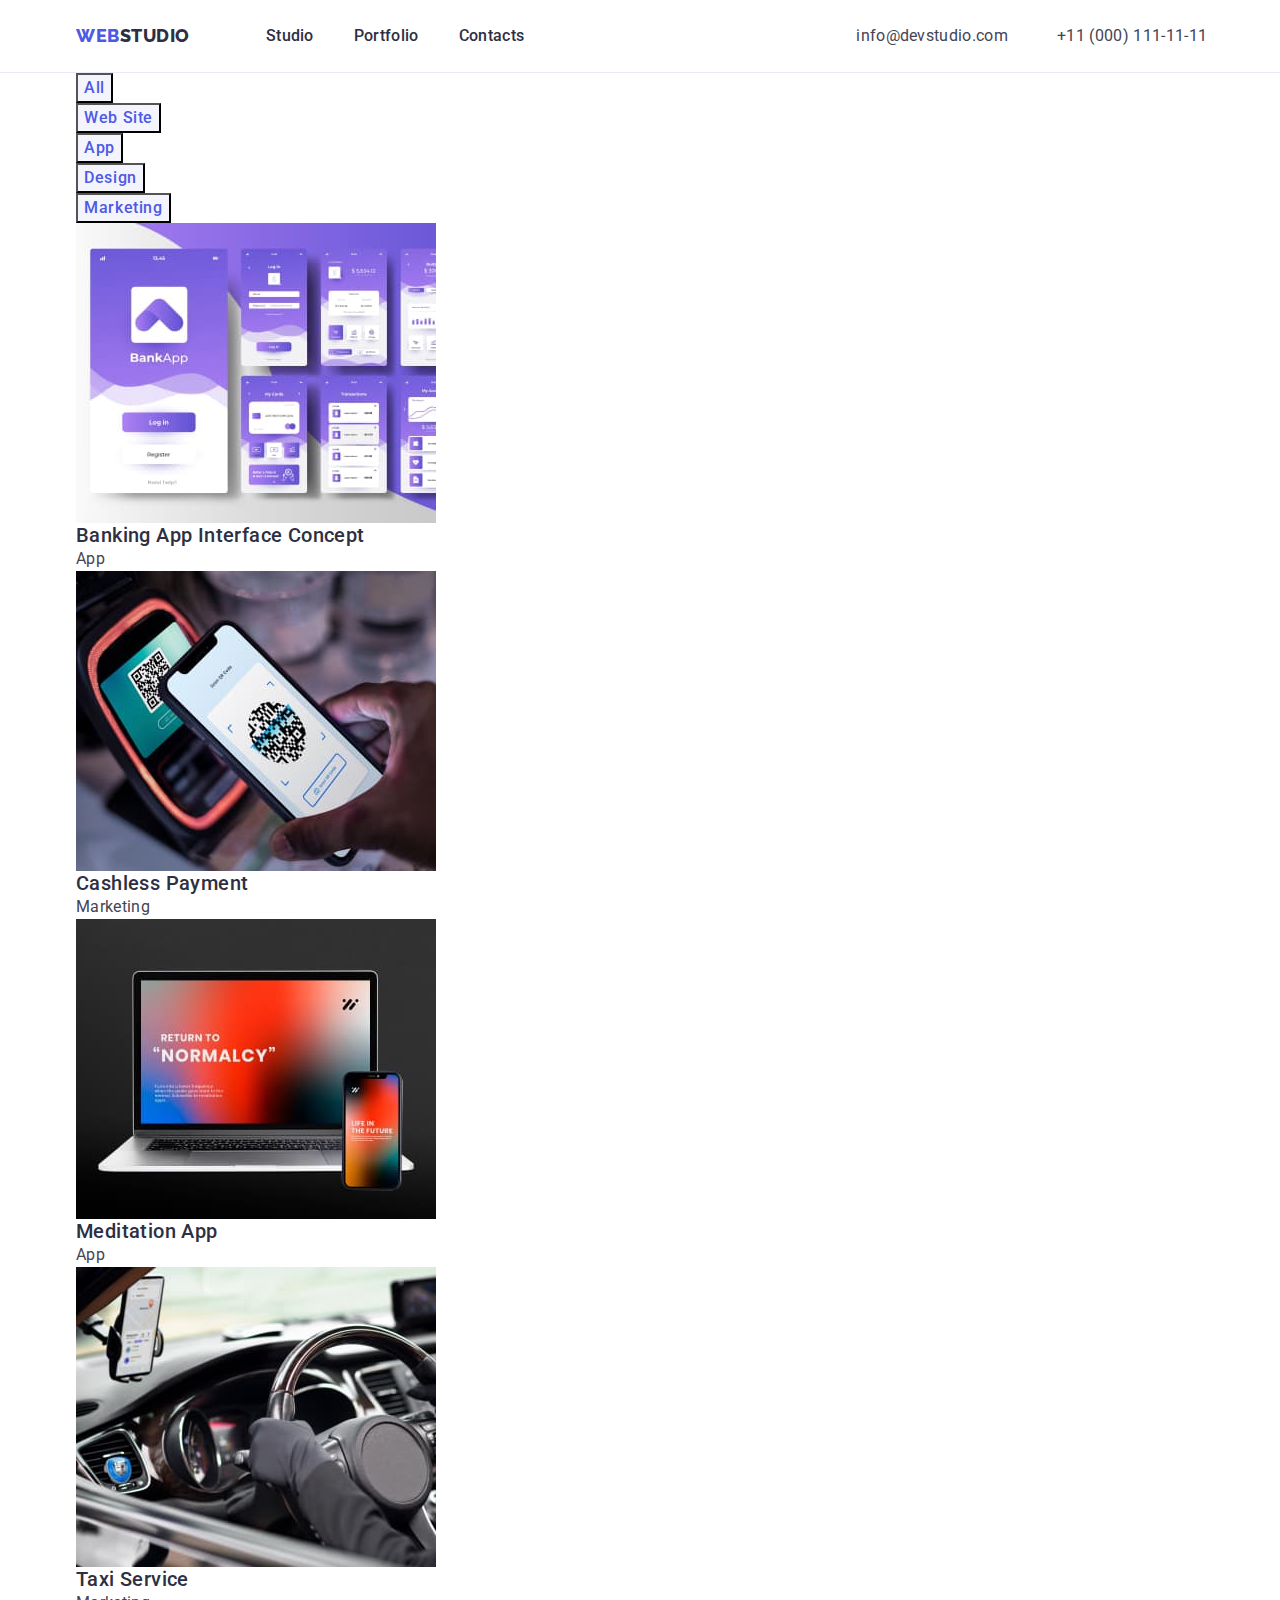
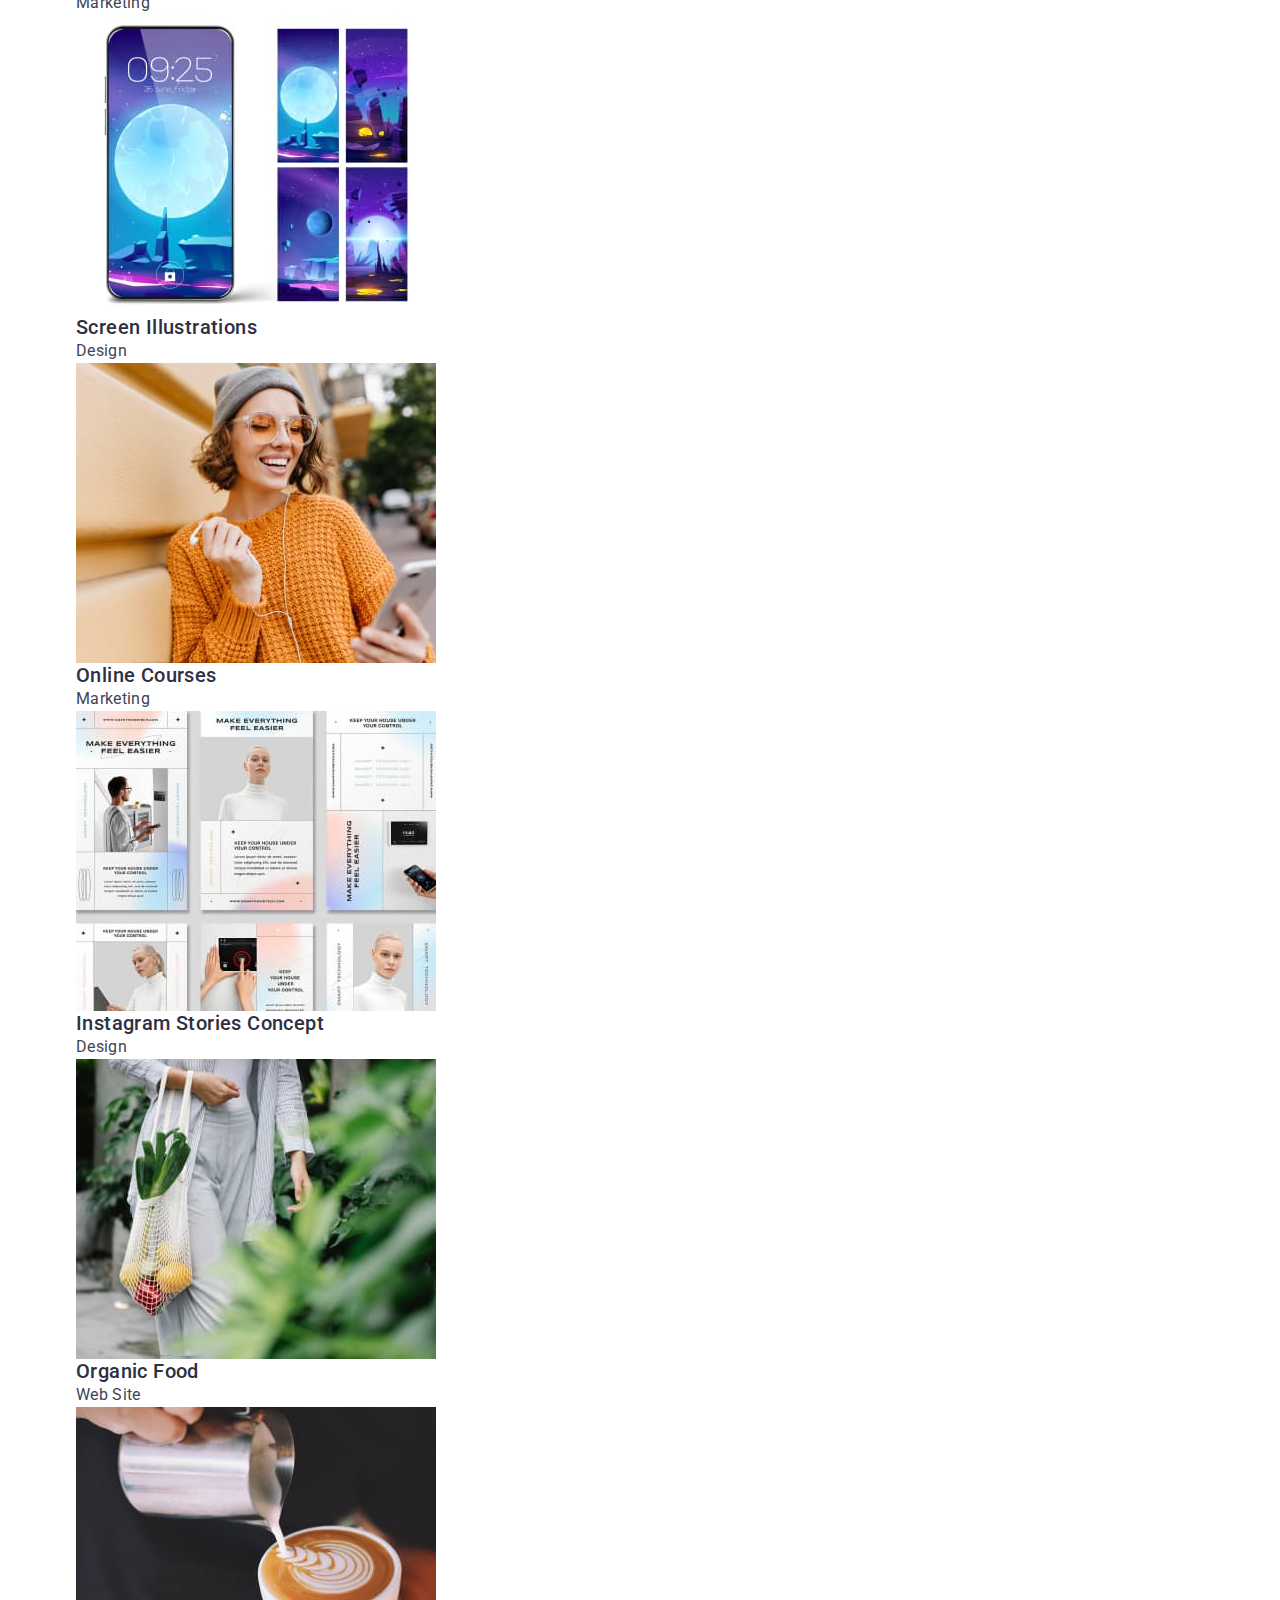
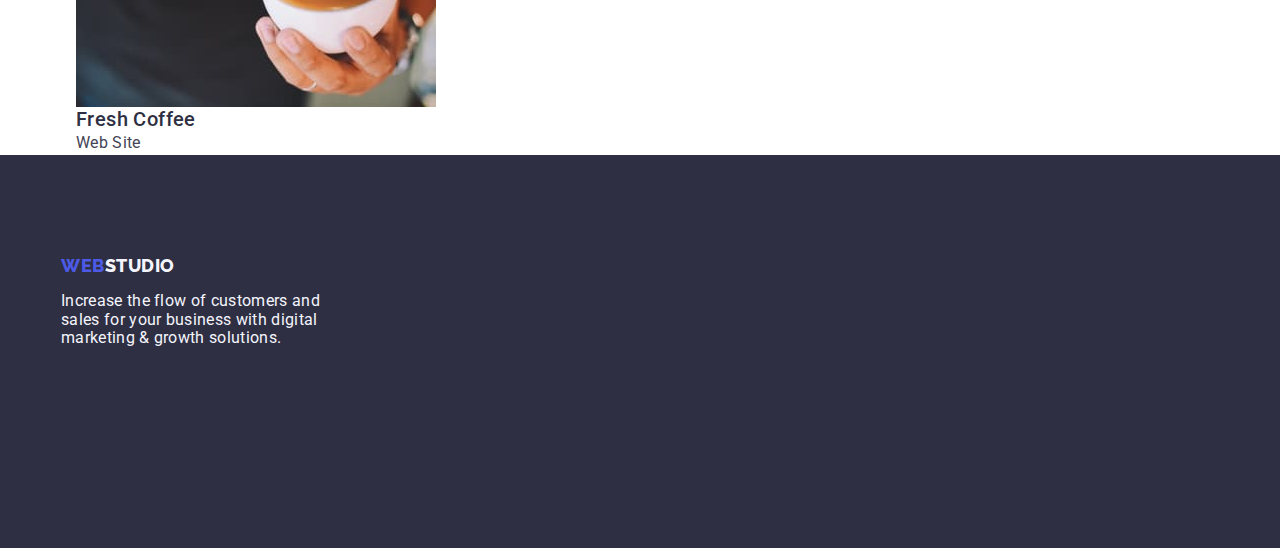
==== portfolio.html @ af0ee9c4 "first correction" ====
<!DOCTYPE html>
<html lang="en">
  <head>
    <meta charset="UTF-8" />
    <meta http-equiv="X-UA-Compatible" content="IE=edge" />
    <meta name="viewport" content="width=device-width, initial-scale=1.0" />
    <title>`Portfolio</title>

    <!--Нормалізація стилів-->

    <link
      rel="stylesheet"
      href="https://cdn.jsdelivr.net/npm/modern-normalize@1.1.0/modern-normalize.min.css"
    />

    <!--Додаваня шрифта з Google Fonts-->

    <link rel="preconnect" href="https://fonts.googleapis.com" />
    <link rel="preconnect" href="https://fonts.gstatic.com" crossorigin />
    <link
      href="https://fonts.googleapis.com/css2?family=Raleway:wght@800&family=Roboto:wght@400;500;700;900&display=swap"
      rel="stylesheet"
    />

    <!--Підключення CSS styles-->

    <link rel="stylesheet" href="./css/styles.css" />
  </head>

  <body>
    <header class="header">
      <div class="conteiner header-conteiner">
        <!--Navigation-->
        <nav class="navigation-conteiner">
          <!--Logo-->
          <a class="header-logo link" href="./index.html"
            >Web<span class="second-color-header-logo">Studio</span></a
          >
          <ul class="list navigation-list-conteiner">
            <li>
              <a class="header-link link" href="./index.html">Studio</a>
            </li>
            <li>
              <a class="header-link link" href="./portfolio.html">Portfolio</a>
            </li>
            <li>
              <a class="header-link link" href="">Contacts</a>
            </li>
          </ul>
        </nav>

        <!--Address and phone-->
        <address class="adress">
          <ul class="list address-conteiner">
            <li>
              <a class="adress-link link" href="mailto:info@devstudio.com"
                >info@devstudio.com</a
              >
            </li>
            <li>
              <a class="adress-link link" href="tel:+110001111111"
                >+11 (000) 111-11-11</a
              >
            </li>
          </ul>
        </address>
      </div>
    </header>

    <!--Main-->
    <main>
      <section>
        <div class="conteiner">
          <h1 hidden>All projects</h1>
          <ul class="list">
            <li><button class="portfolio-button" type="button">All</button></li>
            <li>
              <button class="portfolio-button" type="button">Web Site</button>
            </li>
            <li><button type="button" class="portfolio-button">App</button></li>
            <li>
              <button type="button" class="portfolio-button">Design</button>
            </li>
            <li>
              <button type="button" class="portfolio-button">Marketing</button>
            </li>
          </ul>
          <ul class="list">
            <li>
              <a class="link" href="">
                <img
                  src="./images/project_card_1.jpg"
                  alt="banking application"
                  width="360"
                  height="300"
                />
                <h2 class="portfolio-title-items">
                  Banking App Interface Concept
                </h2>
                <p class="sphere">App</p>
              </a>
            </li>
            <li>
              <a class="link" href="">
                <img
                  src="./images/project_card_2.jpg"
                  alt="payment by phone"
                  width="360"
                  height="300"
                />
                <h2 class="portfolio-title-items">Cashless Payment</h2>
                <p class="sphere">Marketing</p>
              </a>
            </li>
            <li>
              <a class="link" href="">
                <img
                  src="./images/project_card_3.jpg"
                  alt="laptop"
                  width="360"
                  height="300"
                />
                <h2 class="portfolio-title-items">Meditation App</h2>
                <p class="sphere">App</p>
              </a>
            </li>
            <li>
              <a class="link" href="">
                <img
                  src="./images/project_card_4.jpg"
                  alt="taxi"
                  width="360"
                  height="300"
                />
                <h2 class="portfolio-title-items">Taxi Service</h2>
                <p class="sphere">Marketing</p>
              </a>
            </li>
            <li>
              <a class="link" href="">
                <img
                  src="./images/project_card_5.jpg"
                  alt="phone screen"
                  width="360"
                  height="300"
                />
                <h2 class="portfolio-title-items">Screen Illustrations</h2>
                <p class="sphere">Design</p>
              </a>
            </li>
            <li>
              <a class="link" href="">
                <img
                  src="./images/project_card_6.jpg"
                  alt="student"
                  width="360"
                  height="300"
                />
                <h2 class="portfolio-title-items">Online Courses</h2>
                <p class="sphere">Marketing</p>
              </a>
            </li>
            <li>
              <a class="link" href="">
                <img
                  src="./images/project_card_7.jpg"
                  alt="Instagram"
                  width="360"
                  height="300"
                />
                <h2 class="portfolio-title-items">Instagram Stories Concept</h2>
                <p class="sphere">Design</p>
              </a>
            </li>
            <li>
              <a class="link" href="">
                <img
                  src="./images/project_card_8.jpg"
                  alt="organic vegetables"
                  width="360"
                  height="300"
                />
                <h2 class="portfolio-title-items">Organic Food</h2>
                <p class="sphere">Web Site</p>
              </a>
            </li>
            <li>
              <a class="link" href="">
                <img
                  src="./images/project_card_9.jpg"
                  alt="cup of coffee"
                  width="360"
                  height="300"
                />
                <h2 class="portfolio-title-items">Fresh Coffee</h2>
                <p class="sphere">Web Site</p>
              </a>
            </li>
          </ul>
        </div>
      </section>
    </main>

    <!--Footer-->
    <footer class="footer">
      <div class="footer-conteiner conteiner">
        <!--Logo-->
        <a class="footer-logo link" href="./index.html"
          >Web<span class="second-color-footer-logo">Studio</span></a
        >
        <p class="footer-text">
          Increase the flow of customers and sales for your business with
          digital marketing & growth solutions.
        </p>
      </div>
    </footer>
  </body>
</html>
---- css/styles.css ----
:root {
  --color-iris: #4d5ae5;
  --color-ocean: #404bbf;
  --color-navy-blue: #2e2f42;
  --color-green: #31d0aa;
  --color-slate: #434455;
  --color-light-slate: #8e8f99;
  --color-cornflower: #e7e9fc;
  --color-cloud: #f4f4fd;
  --color-navy-blue-modal: #2e2f42;
  --color-grey: #2e2f42;
  --color-white: #ffffff;
  --color-dairy: #fcfcfc;
}

/*General*/

body {
  font-family: "Roboto", sans-serif;
  color: var(--color-slate);
  background-color: var(--color-white);
}

.name-section {
  font-size: 36px;
  line-height: 1.11;
  text-align: center;
  letter-spacing: 0.02em;
  text-transform: capitalize;
  color: var(--color-navy-blue);
  margin-bottom: 72px;
}

.conteiner {
  width: 1158px;
  margin-left: auto;
  margin-right: auto;
  padding-left: 15px;
  padding-right: 15px;
}

/*reset start*/

.link {
  text-decoration: none;
}
.list {
  list-style-type: none;
  margin: 0;
  padding: 0;
}
h1,
h2,
h3,
h4,
h5,
h6,
p {
  margin: 0;
}
img {
  display: block;
}

/*reset end*/

/*Header*/

.header {
  border-bottom: 1px solid var(--color-cornflower);
}

.header-logo {
  font-family: Raleway, sans-serif;
  font-style: normal;
  font-weight: 800;
  font-size: 18px;
  line-height: 1.17;
  display: flex;
  align-items: center;
  letter-spacing: 0.03em;
  text-transform: uppercase;
  color: var(--color-iris);
  margin-right: 76px;
}

.second-color-header-logo {
  color: var(--color-navy-blue);
}

.header-link {
  font-weight: 500;
  font-size: 16px;
  line-height: 1.5;
  letter-spacing: 0.02em;
  color: var(--color-navy-blue);
  padding: 24px 0;
}

.header-link:hover,
.header-link:focus {
  color: var(--color-ocean);
}

.adress {
  font-style: normal;
}

.adress-link {
  font-size: 16px;
  line-height: 1.5;
  letter-spacing: 0.02em;
  font-style: normal;
  color: var(--color-slate);
}

.adress-link:hover {
  color: var(--color-ocean);
}
.adress-link:focus {
  color: var(--color-ocean);
}

.header-conteiner {
  display: flex;
  align-items: center;
}
.navigation-conteiner {
  display: flex;
  align-items: center;
}
.navigation-list-conteiner {
  display: flex;
  gap: 40px;
  margin-top: 24px;
  margin-bottom: 24px;
  margin-right: 332px;
}
.address-conteiner {
  display: flex;
  gap: 40px;
  width: 351px;
  justify-content: space-between;
}

/*Main*/

/*First section*/

.hero {
  background: var(--color-navy-blue);
}

.hero-conteiner {
  flex-direction: column;
  padding: 188px 0;
}

.main-title {
  font-size: 56px;
  line-height: 1.07;
  text-align: center;
  letter-spacing: 0.02em;
  color: var(--color-white);
  display: inline-block;
  justify-content: center;
  max-width: 496px;
  margin-left: 312px;
}

.order-service {
  font-family: "Roboto", sans-serif;
  background-color: var(--color-iris);
  font-weight: 500;
  font-size: 16px;
  line-height: 1.5;
  align-items: center;
  letter-spacing: 0.04em;
  color: var(--color-white);
  cursor: pointer;
  display: block;
  flex-direction: row;
  min-width: 169px;
  height: 56px;
  padding: 16px 32px;
  border: none;
  border-radius: 4px;
  margin-left: 500px;
  margin-top: 64px;
}

.order-service:hover,
.order-service:focus {
  background-color: var(--color-ocean);
}

/*Second section*/

.name-section-tools {
  font-size: 36px;
  line-height: 1.11;
  text-align: center;
  letter-spacing: 0.02em;
  text-transform: capitalize;
  color: var(--color-navy-blue-modal);
}

.tools-title-items {
  font-weight: 500;
  font-size: 20px;
  line-height: 1.2;
  letter-spacing: 0.02em;
  color: var(--color-navy-blue);
  margin-bottom: 8px;
}

.tools {
  font-size: 16px;
  line-height: 1.5;
  letter-spacing: 0.02em;
}
.section-tools {
  padding-top: 120px;
  padding-bottom: 120px;
}

.tools-conteiner {
  display: flex;
  gap: 24px;
}
.tools-item {
  width: calc((100%-3 * 24) / 4);
}

/*Third section*/
.our-work {
  margin-bottom: 222px;
}
.conteiner-our-work {
  display: flex;
  gap: 24px;
}

/*Fourth section*/

.team {
  background: var(--color-cloud);
}
.team-item {
  background-color: var(--color-white);
}
.name-team-member {
  font-weight: 500;
  font-size: 20px;
  line-height: 1.2;
  text-align: center;
  letter-spacing: 0.02em;
  color: var(--color-navy-blue);
}

.profession-team-memeber {
  font-size: 16px;
  line-height: 1.5;
  text-align: center;
  letter-spacing: 0.02em;
}
.team-conteiner {
  display: flex;
  gap: 24px;
  outline: dashed red;
}
.team-wraper {
  padding: 32px 16px;
  outline: dashed red;
}

/*Footer*/

.footer {
  background-color: var(--color-navy-blue);
  line-height: 1.17;
  font-size: 16px;
  letter-spacing: 0.02em;
  color: var(--color-cloud);
}

.footer-logo {
  font-family: Raleway, sans-serif;
  font-style: normal;
  font-weight: 800;
  font-size: 18px;
  line-height: 1.17;
  display: flex;
  align-items: center;
  letter-spacing: 0.03em;
  text-transform: uppercase;
  color: var(--color-iris);
}
.second-color-footer-logo {
  color: var(--color-cloud);
}

.footer-conteiner {
  justify-content: flex-start;
  padding: 100px 0;
}
.footer-logo {
  margin-bottom: 16px;
}
.footer-text {
  width: 264px;
  padding-bottom: 100px;
}
/*Portfolio page*/

.portfolio-button {
  font-family: "Roboto", sans-serif;
  font-style: normal;
  font-weight: 500;
  font-size: 16px;
  line-height: 1.5;
  align-items: center;
  text-align: center;
  letter-spacing: 0.04em;
  color: var(--color-iris);
  background: var(--color-cloud);
  cursor: pointer;
}

.portfolio-button:hover,
.portfolio-button:focus {
  color: var(--color-white);
  background-color: var(--color-ocean);
}

.portfolio-title-items {
  font-weight: 500;
  font-size: 20px;
  line-height: 1.2;
  letter-spacing: 0.02em;
  color: var(--color-navy-blue);
}
.sphere {
  font-size: 16px;
  line-height: 1.5;
  letter-spacing: 0.02em;
  color: var(--color-slate);
}
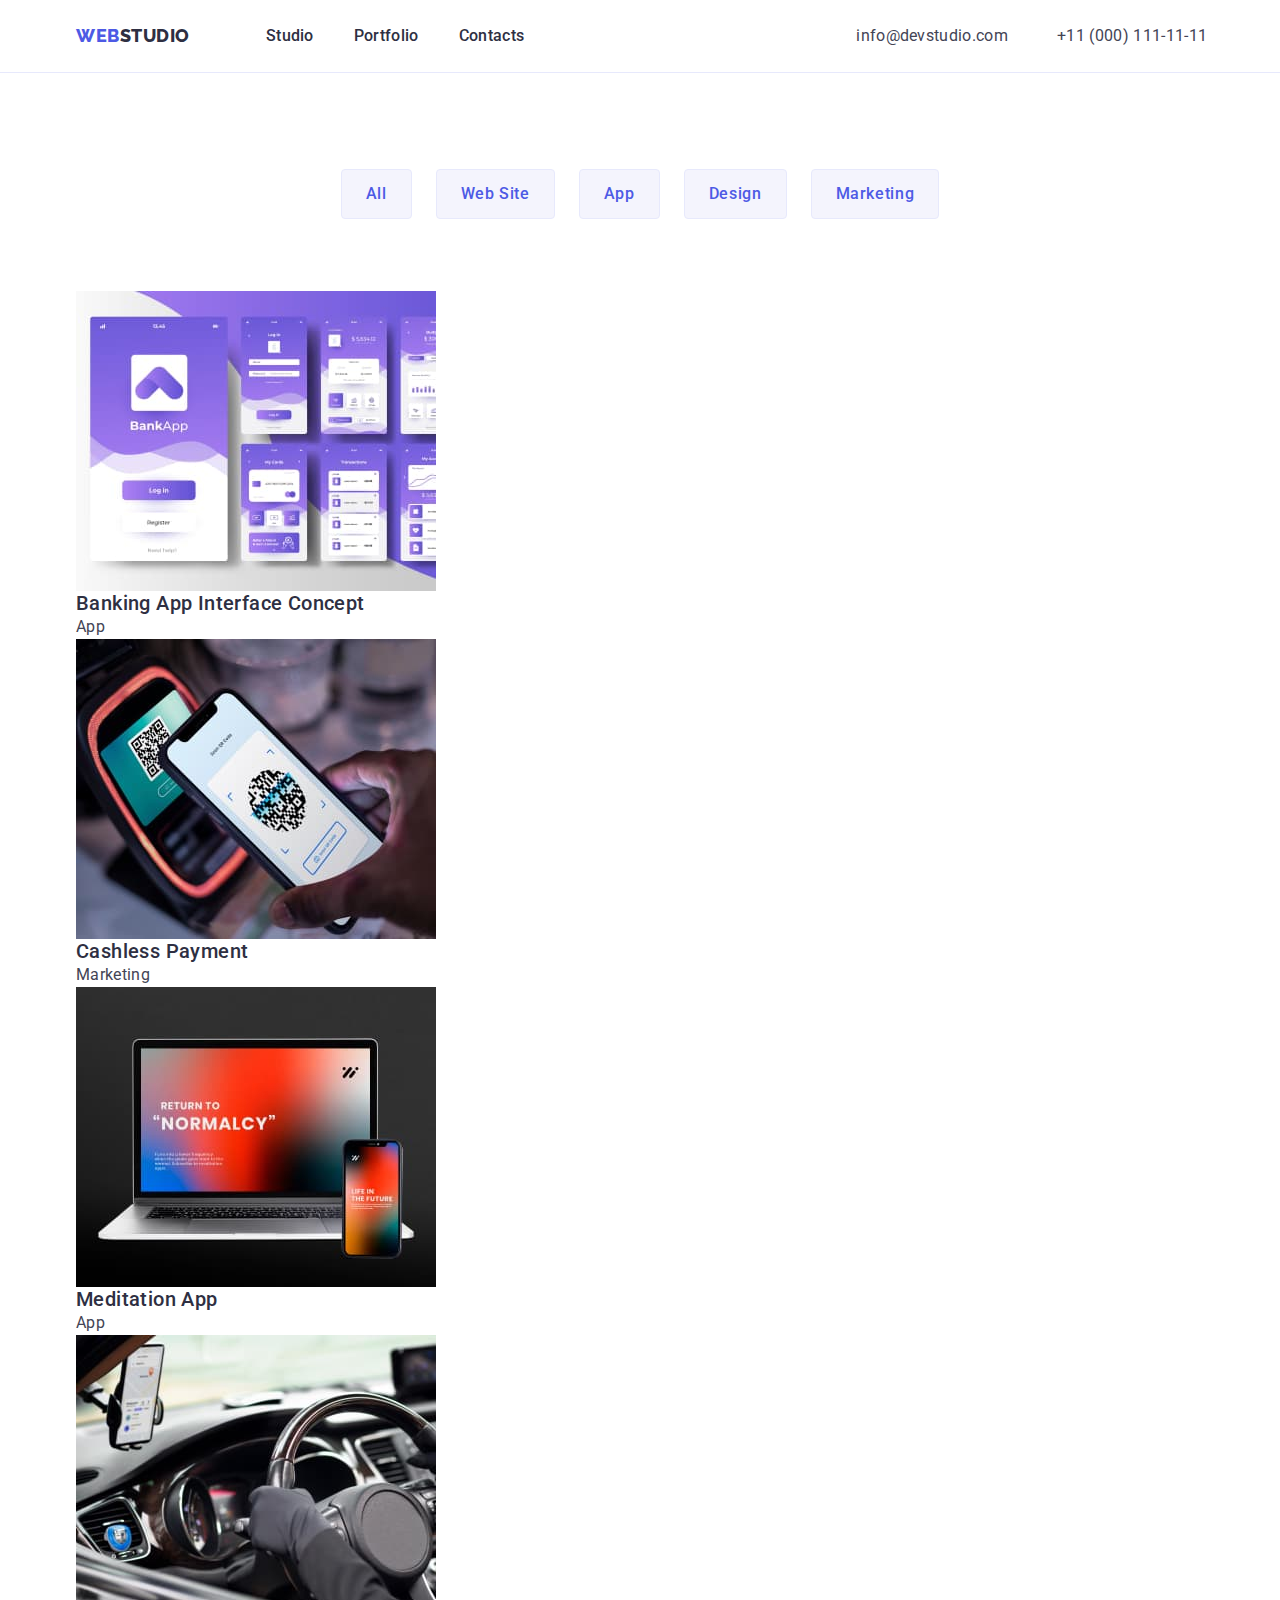
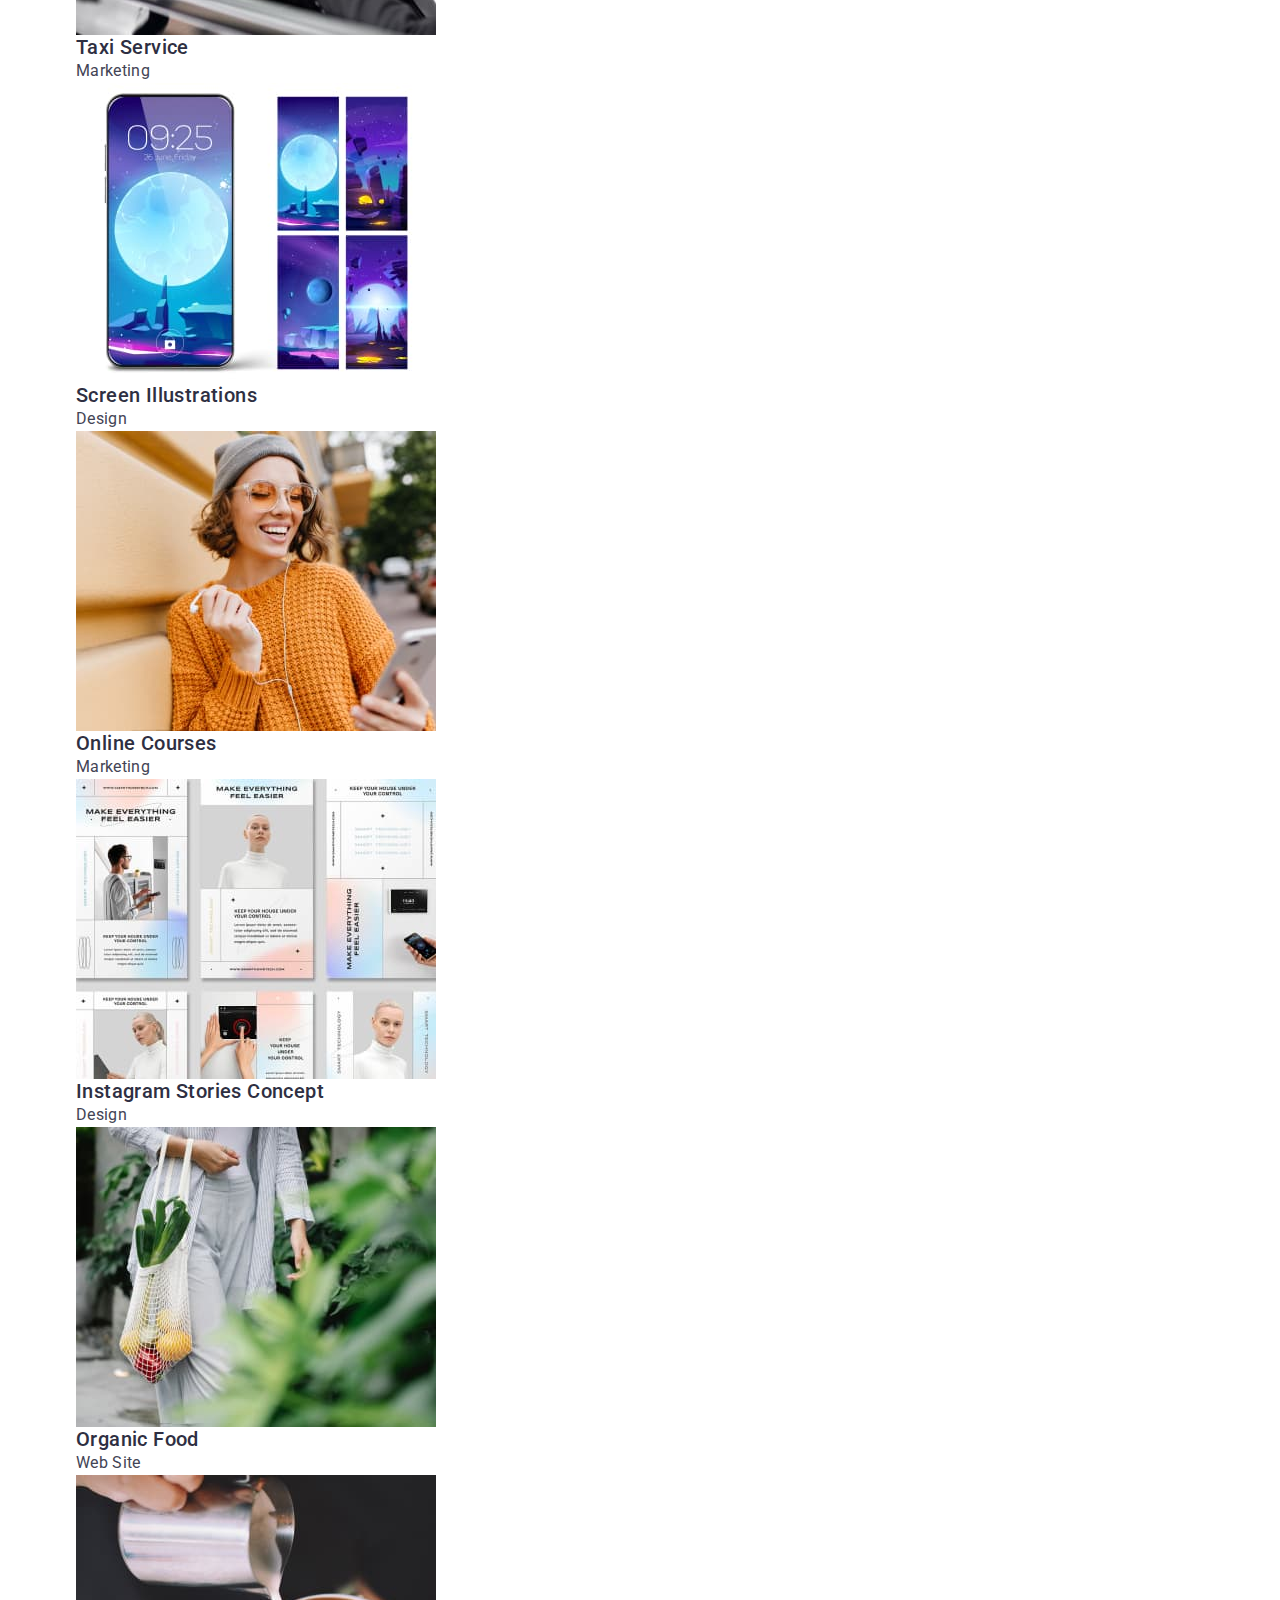
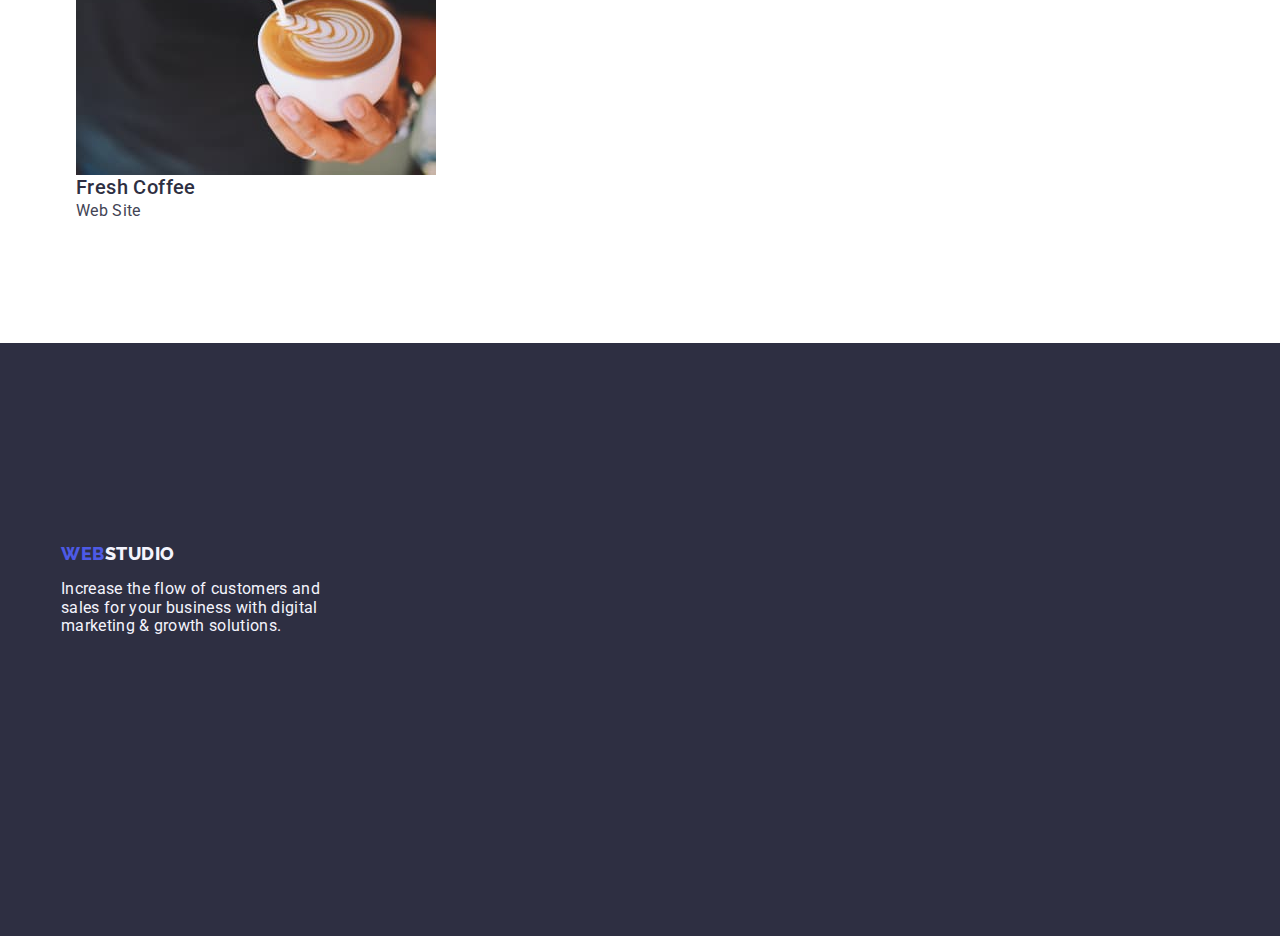
==== commit 0803de5b: "second correction" ====
--- a/portfolio.html
+++ b/portfolio.html
@@ -4,7 +4,7 @@
     <meta charset="UTF-8" />
     <meta http-equiv="X-UA-Compatible" content="IE=edge" />
     <meta name="viewport" content="width=device-width, initial-scale=1.0" />
-    <title>`Portfolio</title>
+    <title>Portfolio</title>
 
     <!--Нормалізація стилів-->
 
@@ -69,10 +69,10 @@
 
     <!--Main-->
     <main>
-      <section>
+      <section class="gallary">
         <div class="conteiner">
           <h1 hidden>All projects</h1>
-          <ul class="list">
+          <ul class="gallary-conteiner list">
             <li><button class="portfolio-button" type="button">All</button></li>
             <li>
               <button class="portfolio-button" type="button">Web Site</button>
--- a/css/styles.css
+++ b/css/styles.css
@@ -37,6 +37,12 @@
   margin-right: auto;
   padding-left: 15px;
   padding-right: 15px;
+
+  flex-wrap: nowrap;
+  flex-direction: row;
+  justify-content: flex-start;
+  align-items: stretch;
+  align-content: stretch;
 }
 
 /*reset start*/
@@ -149,11 +155,11 @@
 
 .hero {
   background: var(--color-navy-blue);
+  padding: 188px 0;
 }
 
 .hero-conteiner {
   flex-direction: column;
-  padding: 188px 0;
 }
 
 .main-title {
@@ -234,20 +240,26 @@
 
 /*Third section*/
 .our-work {
-  margin-bottom: 222px;
-}
+  padding-bottom: 120px;
+}
+
 .conteiner-our-work {
   display: flex;
   gap: 24px;
+}
+.item-work {
+  width: calc((100%-3 * 16) / 3);
 }
 
 /*Fourth section*/
 
 .team {
   background: var(--color-cloud);
+  padding: 120px 0;
 }
 .team-item {
   background-color: var(--color-white);
+  border-radius: 0px 0px 4px 4px;
 }
 .name-team-member {
   font-weight: 500;
@@ -255,7 +267,7 @@
   line-height: 1.2;
   text-align: center;
   letter-spacing: 0.02em;
-  color: var(--color-navy-blue);
+  margin-bottom: 8px;
 }
 
 .profession-team-memeber {
@@ -267,11 +279,9 @@
 .team-conteiner {
   display: flex;
   gap: 24px;
-  outline: dashed red;
 }
 .team-wraper {
   padding: 32px 16px;
-  outline: dashed red;
 }
 
 /*Footer*/
@@ -282,6 +292,7 @@
   font-size: 16px;
   letter-spacing: 0.02em;
   color: var(--color-cloud);
+  padding: 100px 0;
 }
 
 .footer-logo {
@@ -295,6 +306,7 @@
   letter-spacing: 0.03em;
   text-transform: uppercase;
   color: var(--color-iris);
+  display: inline-block;
 }
 .second-color-footer-logo {
   color: var(--color-cloud);
@@ -325,12 +337,16 @@
   color: var(--color-iris);
   background: var(--color-cloud);
   cursor: pointer;
+  padding: 12px 24px;
+  border: 1px solid var(--color-cornflower);
+  border-radius: 4px;
 }
 
 .portfolio-button:hover,
 .portfolio-button:focus {
   color: var(--color-white);
   background-color: var(--color-ocean);
+  border: 1px solid transparent;
 }
 
 .portfolio-title-items {
@@ -346,3 +362,14 @@
   letter-spacing: 0.02em;
   color: var(--color-slate);
 }
+
+.gallary {
+  padding: 96px 0 120px;
+}
+
+.gallary-conteiner {
+  display: flex;
+  justify-content: center;
+  gap: 24px;
+  margin-bottom: 72px;
+}
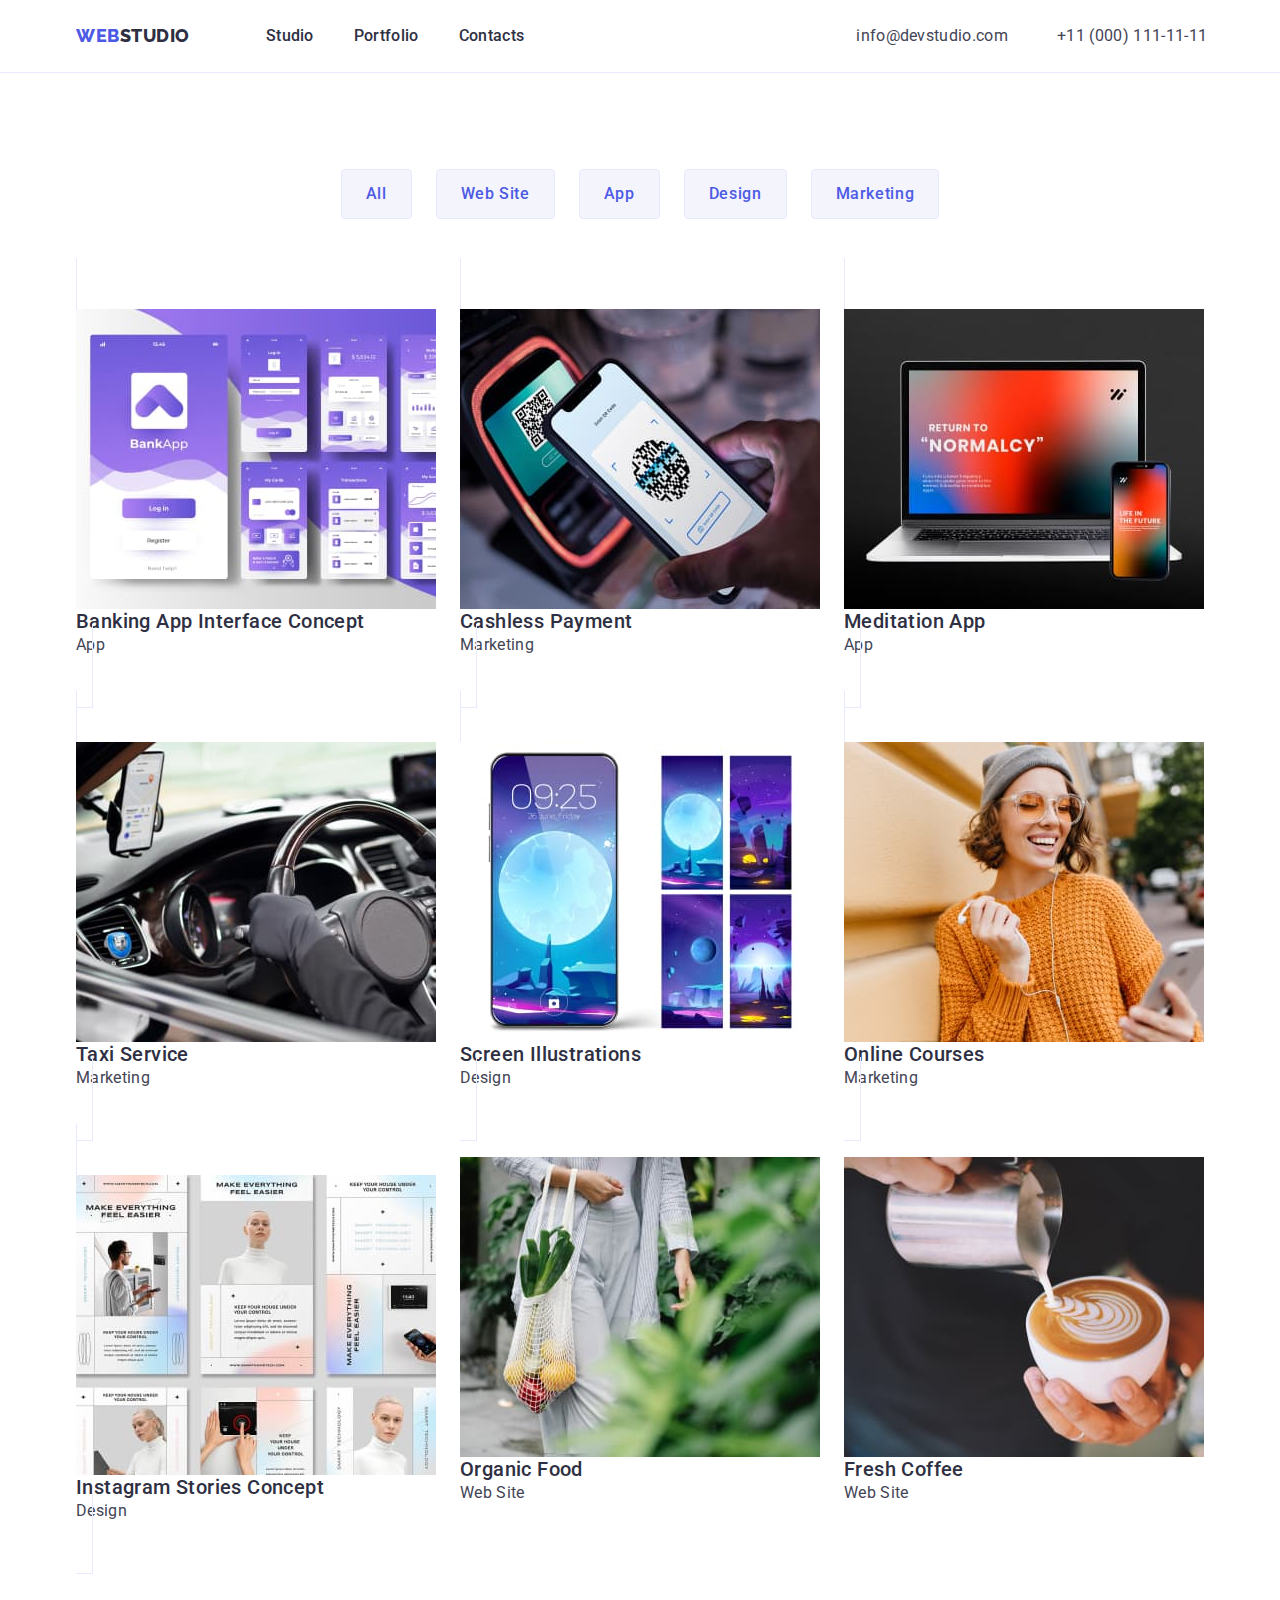
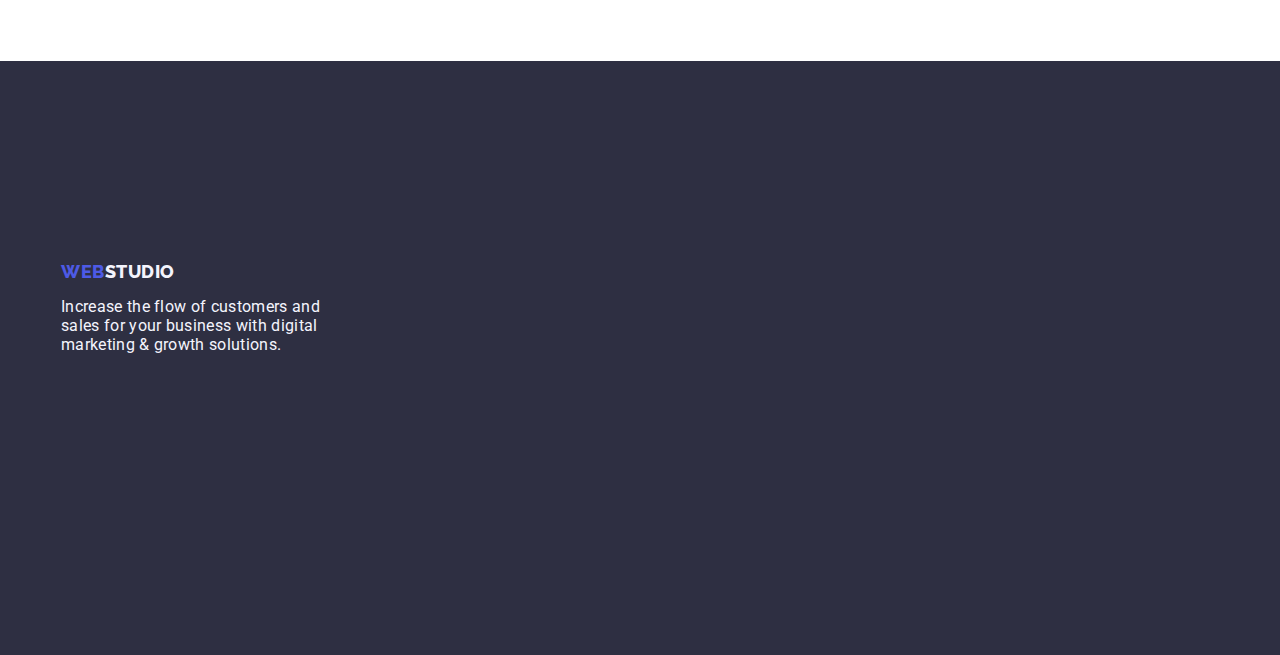
==== commit 80d8a010: "third correction" ====
--- a/portfolio.html
+++ b/portfolio.html
@@ -72,22 +72,22 @@
       <section class="gallary">
         <div class="conteiner">
           <h1 hidden>All projects</h1>
+          <ul class="gallary-button-conteiner list">
+            <li><button class="portfolio-button" type="button">All</button></li>
+            <li>
+              <button class="portfolio-button" type="button">Web Site</button>
+            </li>
+            <li><button type="button" class="portfolio-button">App</button></li>
+            <li>
+              <button type="button" class="portfolio-button">Design</button>
+            </li>
+            <li>
+              <button type="button" class="portfolio-button">Marketing</button>
+            </li>
+          </ul>
           <ul class="gallary-conteiner list">
-            <li><button class="portfolio-button" type="button">All</button></li>
-            <li>
-              <button class="portfolio-button" type="button">Web Site</button>
-            </li>
-            <li><button type="button" class="portfolio-button">App</button></li>
-            <li>
-              <button type="button" class="portfolio-button">Design</button>
-            </li>
-            <li>
-              <button type="button" class="portfolio-button">Marketing</button>
-            </li>
-          </ul>
-          <ul class="list">
-            <li>
-              <a class="link" href="">
+            <li class="gallary-item">
+              <a class="application link" href="">
                 <img
                   src="./images/project_card_1.jpg"
                   alt="banking application"
@@ -101,7 +101,7 @@
               </a>
             </li>
             <li>
-              <a class="link" href="">
+              <a class="application link" href="">
                 <img
                   src="./images/project_card_2.jpg"
                   alt="payment by phone"
@@ -113,7 +113,7 @@
               </a>
             </li>
             <li>
-              <a class="link" href="">
+              <a class="application link" href="">
                 <img
                   src="./images/project_card_3.jpg"
                   alt="laptop"
@@ -125,7 +125,7 @@
               </a>
             </li>
             <li>
-              <a class="link" href="">
+              <a class="application link" href="">
                 <img
                   src="./images/project_card_4.jpg"
                   alt="taxi"
@@ -137,7 +137,7 @@
               </a>
             </li>
             <li>
-              <a class="link" href="">
+              <a class="application link" href="">
                 <img
                   src="./images/project_card_5.jpg"
                   alt="phone screen"
@@ -149,7 +149,7 @@
               </a>
             </li>
             <li>
-              <a class="link" href="">
+              <a class="application link" href="">
                 <img
                   src="./images/project_card_6.jpg"
                   alt="student"
@@ -161,7 +161,7 @@
               </a>
             </li>
             <li>
-              <a class="link" href="">
+              <a class="application link" href="">
                 <img
                   src="./images/project_card_7.jpg"
                   alt="Instagram"
@@ -174,15 +174,17 @@
             </li>
             <li>
               <a class="link" href="">
-                <img
-                  src="./images/project_card_8.jpg"
-                  alt="organic vegetables"
-                  width="360"
-                  height="300"
-                />
-                <h2 class="portfolio-title-items">Organic Food</h2>
-                <p class="sphere">Web Site</p>
-              </a>
+                
+                  <img
+                    src="./images/project_card_8.jpg"
+                    alt="organic vegetables"
+                    width="360"
+                    height="300"
+                  />
+                 
+                    <h2 class="portfolio-title-items">Organic Food</h2>
+                    <p class="sphere">Web Site</p>
+                             </a>
             </li>
             <li>
               <a class="link" href="">
--- a/css/styles.css
+++ b/css/styles.css
@@ -367,9 +367,29 @@
   padding: 96px 0 120px;
 }
 
-.gallary-conteiner {
+.gallary-button-conteiner {
   display: flex;
   justify-content: center;
   gap: 24px;
   margin-bottom: 72px;
 }
+
+.gallary-conteiner{
+  display: flex;
+  flex-wrap: wrap; 
+  column-gap: 24px;
+  row-gap: 48px;
+
+}
+
+.gallary-item{
+   width: calc((100% - 48px) / 3);
+}
+
+.application{
+padding: 32px 16px;
+border: 1px solid var(--color-cornflower);
+border-top: none;
+margin-bottom: 8px;
+
+}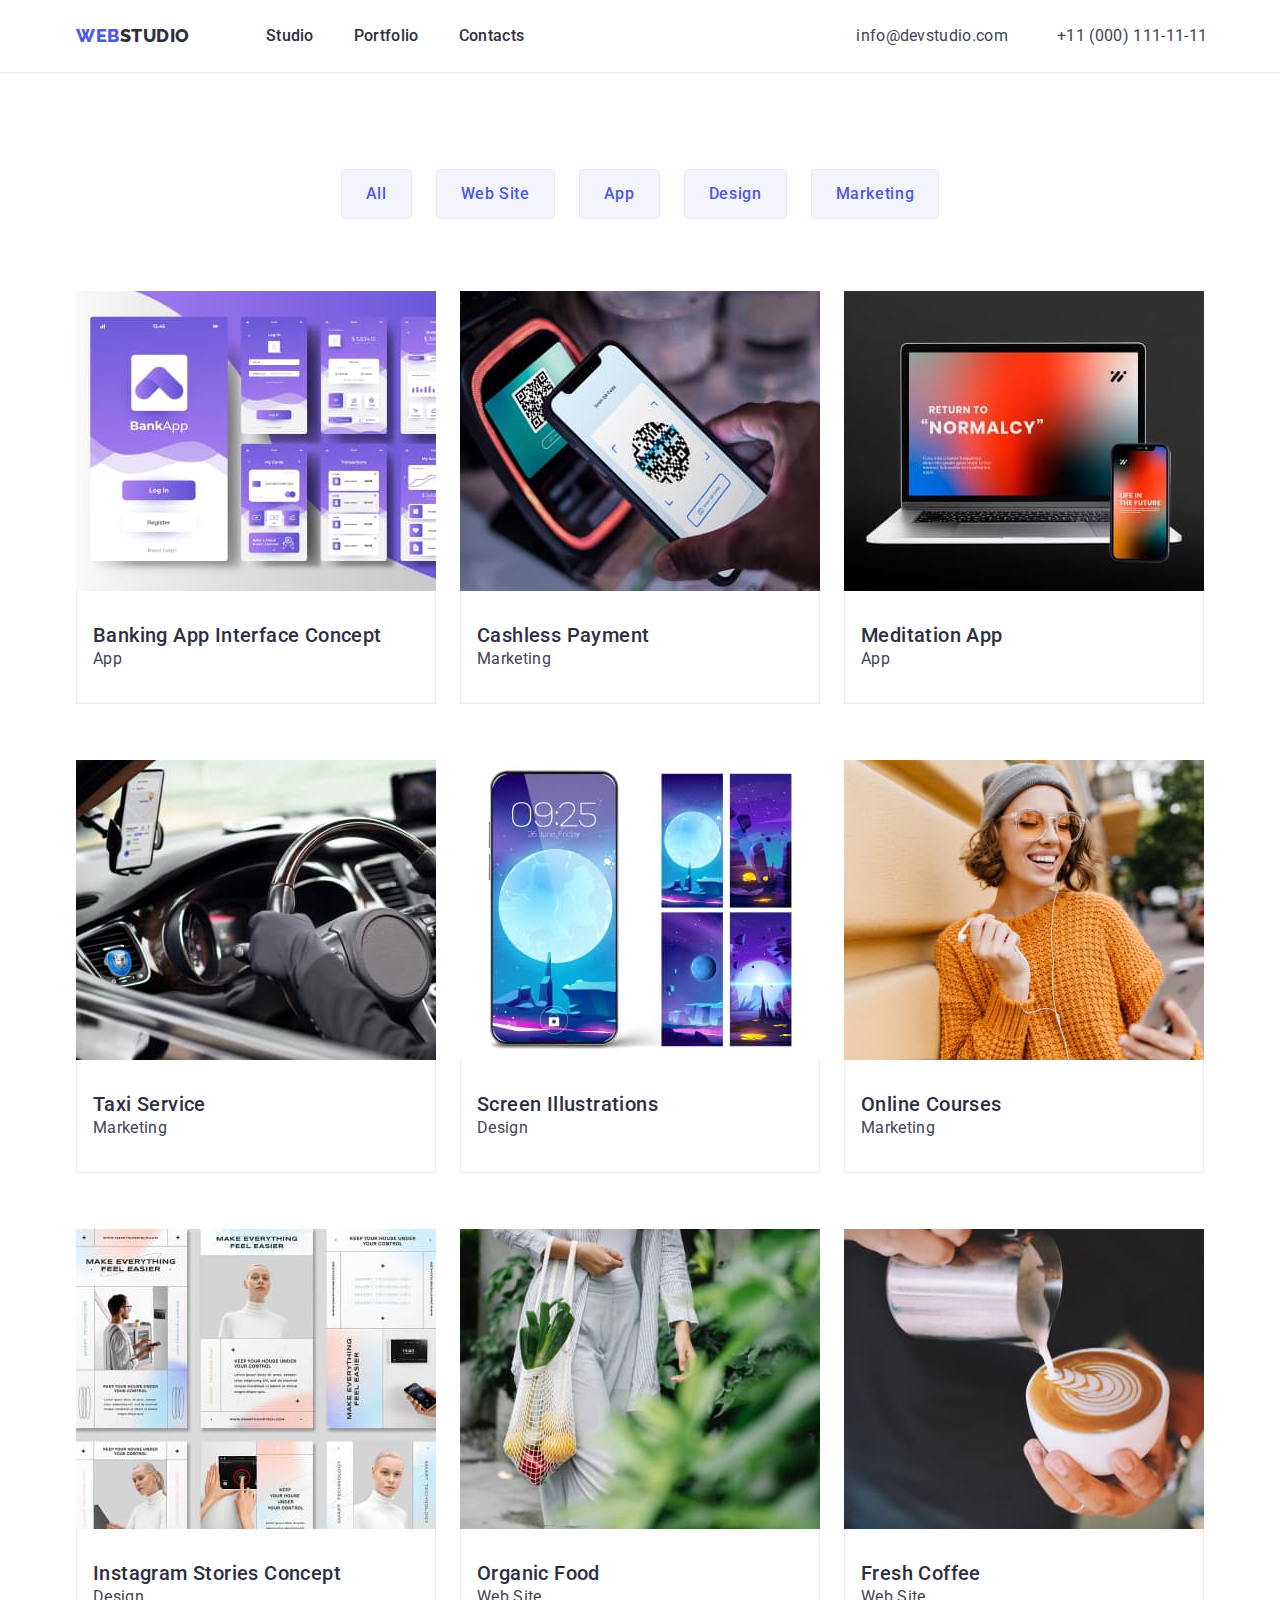
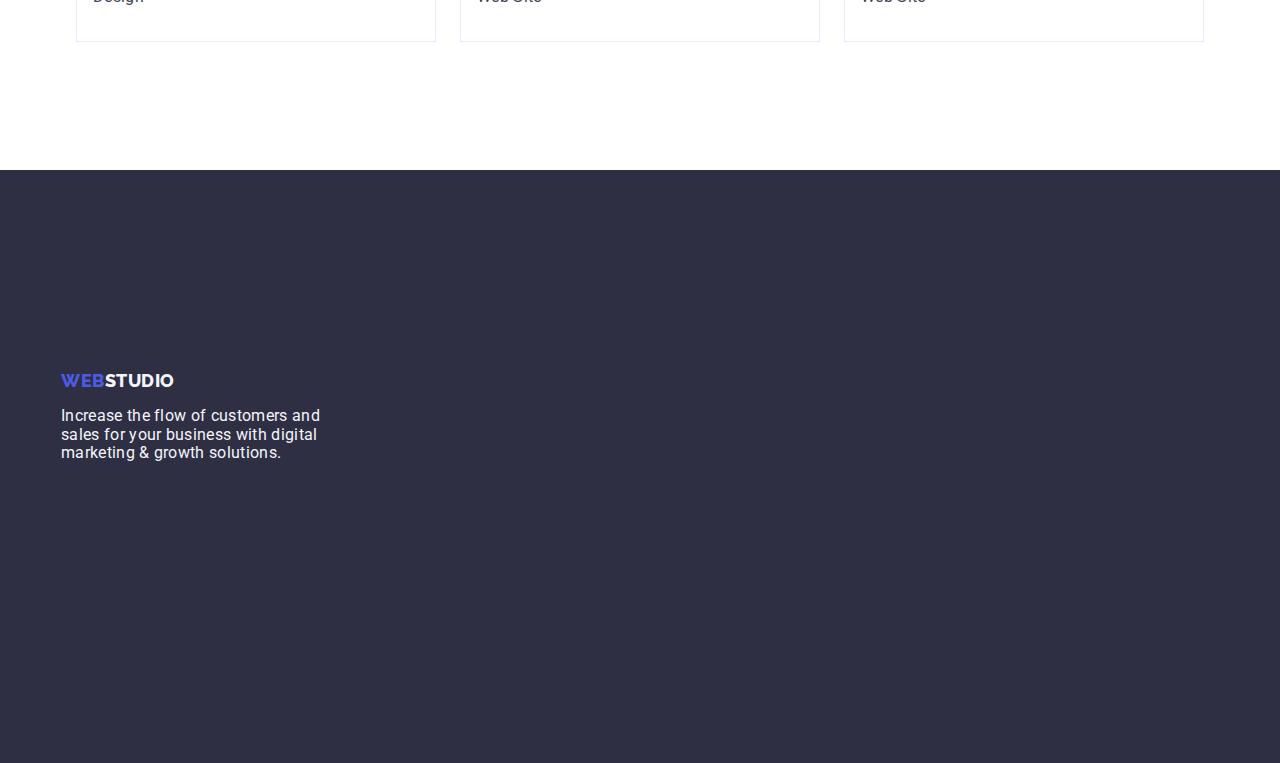
==== commit 47640950: "portfolio correction" ====
--- a/portfolio.html
+++ b/portfolio.html
@@ -87,89 +87,103 @@
           </ul>
           <ul class="gallary-conteiner list">
             <li class="gallary-item">
-              <a class="application link" href="">
+              <a class="link" href="">
                 <img
                   src="./images/project_card_1.jpg"
                   alt="banking application"
                   width="360"
                   height="300"
                 />
-                <h2 class="portfolio-title-items">
-                  Banking App Interface Concept
-                </h2>
-                <p class="sphere">App</p>
-              </a>
-            </li>
-            <li>
-              <a class="application link" href="">
+                <div class="application">
+                  <h2 class="portfolio-title-items">
+                    Banking App Interface Concept
+                  </h2>
+                  <p class="sphere">App</p>
+                </div>
+              </a>
+            </li>
+            <li>
+              <a class="link" href="">
                 <img
                   src="./images/project_card_2.jpg"
                   alt="payment by phone"
                   width="360"
                   height="300"
                 />
-                <h2 class="portfolio-title-items">Cashless Payment</h2>
-                <p class="sphere">Marketing</p>
-              </a>
-            </li>
-            <li>
-              <a class="application link" href="">
+                <div class="application">
+                  <h2 class="portfolio-title-items">Cashless Payment</h2>
+                  <p class="sphere">Marketing</p>
+                </div>
+              </a>
+            </li>
+            <li>
+              <a class="link" href="">
                 <img
                   src="./images/project_card_3.jpg"
                   alt="laptop"
                   width="360"
                   height="300"
                 />
-                <h2 class="portfolio-title-items">Meditation App</h2>
-                <p class="sphere">App</p>
-              </a>
-            </li>
-            <li>
-              <a class="application link" href="">
+                <div class="application">
+                  <h2 class="portfolio-title-items">Meditation App</h2>
+                  <p class="sphere">App</p>
+                </div>
+              </a>
+            </li>
+            <li>
+              <a class="link" href="">
                 <img
                   src="./images/project_card_4.jpg"
                   alt="taxi"
                   width="360"
                   height="300"
                 />
-                <h2 class="portfolio-title-items">Taxi Service</h2>
-                <p class="sphere">Marketing</p>
-              </a>
-            </li>
-            <li>
-              <a class="application link" href="">
+                <div class="application">
+                  <h2 class="portfolio-title-items">Taxi Service</h2>
+                  <p class="sphere">Marketing</p>
+                </div>
+              </a>
+            </li>
+            <li>
+              <a class="link" href="">
                 <img
                   src="./images/project_card_5.jpg"
                   alt="phone screen"
                   width="360"
                   height="300"
                 />
-                <h2 class="portfolio-title-items">Screen Illustrations</h2>
-                <p class="sphere">Design</p>
-              </a>
-            </li>
-            <li>
-              <a class="application link" href="">
+                <div class="application">
+                  <h2 class="portfolio-title-items">Screen Illustrations</h2>
+                  <p class="sphere">Design</p>
+                </div>
+              </a>
+            </li>
+            <li>
+              <a class="link" href="">
                 <img
                   src="./images/project_card_6.jpg"
                   alt="student"
                   width="360"
                   height="300"
                 />
-                <h2 class="portfolio-title-items">Online Courses</h2>
-                <p class="sphere">Marketing</p>
-              </a>
-            </li>
-            <li>
-              <a class="application link" href="">
+                <div class="application">
+                  <h2 class="portfolio-title-items">Online Courses</h2>
+                  <p class="sphere">Marketing</p>
+                </div>
+              </a>
+            </li>
+            <li>
+              <a class="link" href="">
                 <img
                   src="./images/project_card_7.jpg"
                   alt="Instagram"
                   width="360"
                   height="300"
                 />
-                <h2 class="portfolio-title-items">Instagram Stories Concept</h2>
-                <p class="sphere">Design</p>
+                <div class="application">
+                  <h2 class="portfolio-title-items">Instagram Stories Concept</h2>
+                  <p class="sphere">Design</p>
+                </div>
               </a>
             </li>
             <li>
@@ -181,9 +195,10 @@
                     width="360"
                     height="300"
                   />
-                 
-                    <h2 class="portfolio-title-items">Organic Food</h2>
-                    <p class="sphere">Web Site</p>
+                                     <div class="application">
+                      <h2 class="portfolio-title-items">Organic Food</h2>
+                      <p class="sphere">Web Site</p>
+                    </div>
                              </a>
             </li>
             <li>
@@ -194,8 +209,10 @@
                   width="360"
                   height="300"
                 />
-                <h2 class="portfolio-title-items">Fresh Coffee</h2>
-                <p class="sphere">Web Site</p>
+                <div class="application">
+                  <h2 class="portfolio-title-items">Fresh Coffee</h2>
+                  <p class="sphere">Web Site</p>
+                </div>
               </a>
             </li>
           </ul>
--- a/css/styles.css
+++ b/css/styles.css
@@ -374,22 +374,20 @@
   margin-bottom: 72px;
 }
 
-.gallary-conteiner{
-  display: flex;
-  flex-wrap: wrap; 
+.gallary-conteiner {
+  display: flex;
+  flex-wrap: wrap;
   column-gap: 24px;
   row-gap: 48px;
-
-}
-
-.gallary-item{
-   width: calc((100% - 48px) / 3);
-}
-
-.application{
-padding: 32px 16px;
-border: 1px solid var(--color-cornflower);
-border-top: none;
-margin-bottom: 8px;
-
-}+}
+
+.gallary-item {
+  width: calc((100% - 48px) / 3);
+}
+
+.application {
+  padding: 32px 16px;
+  border: 1px solid var(--color-cornflower);
+  border-top: none;
+  margin-bottom: 8px;
+}
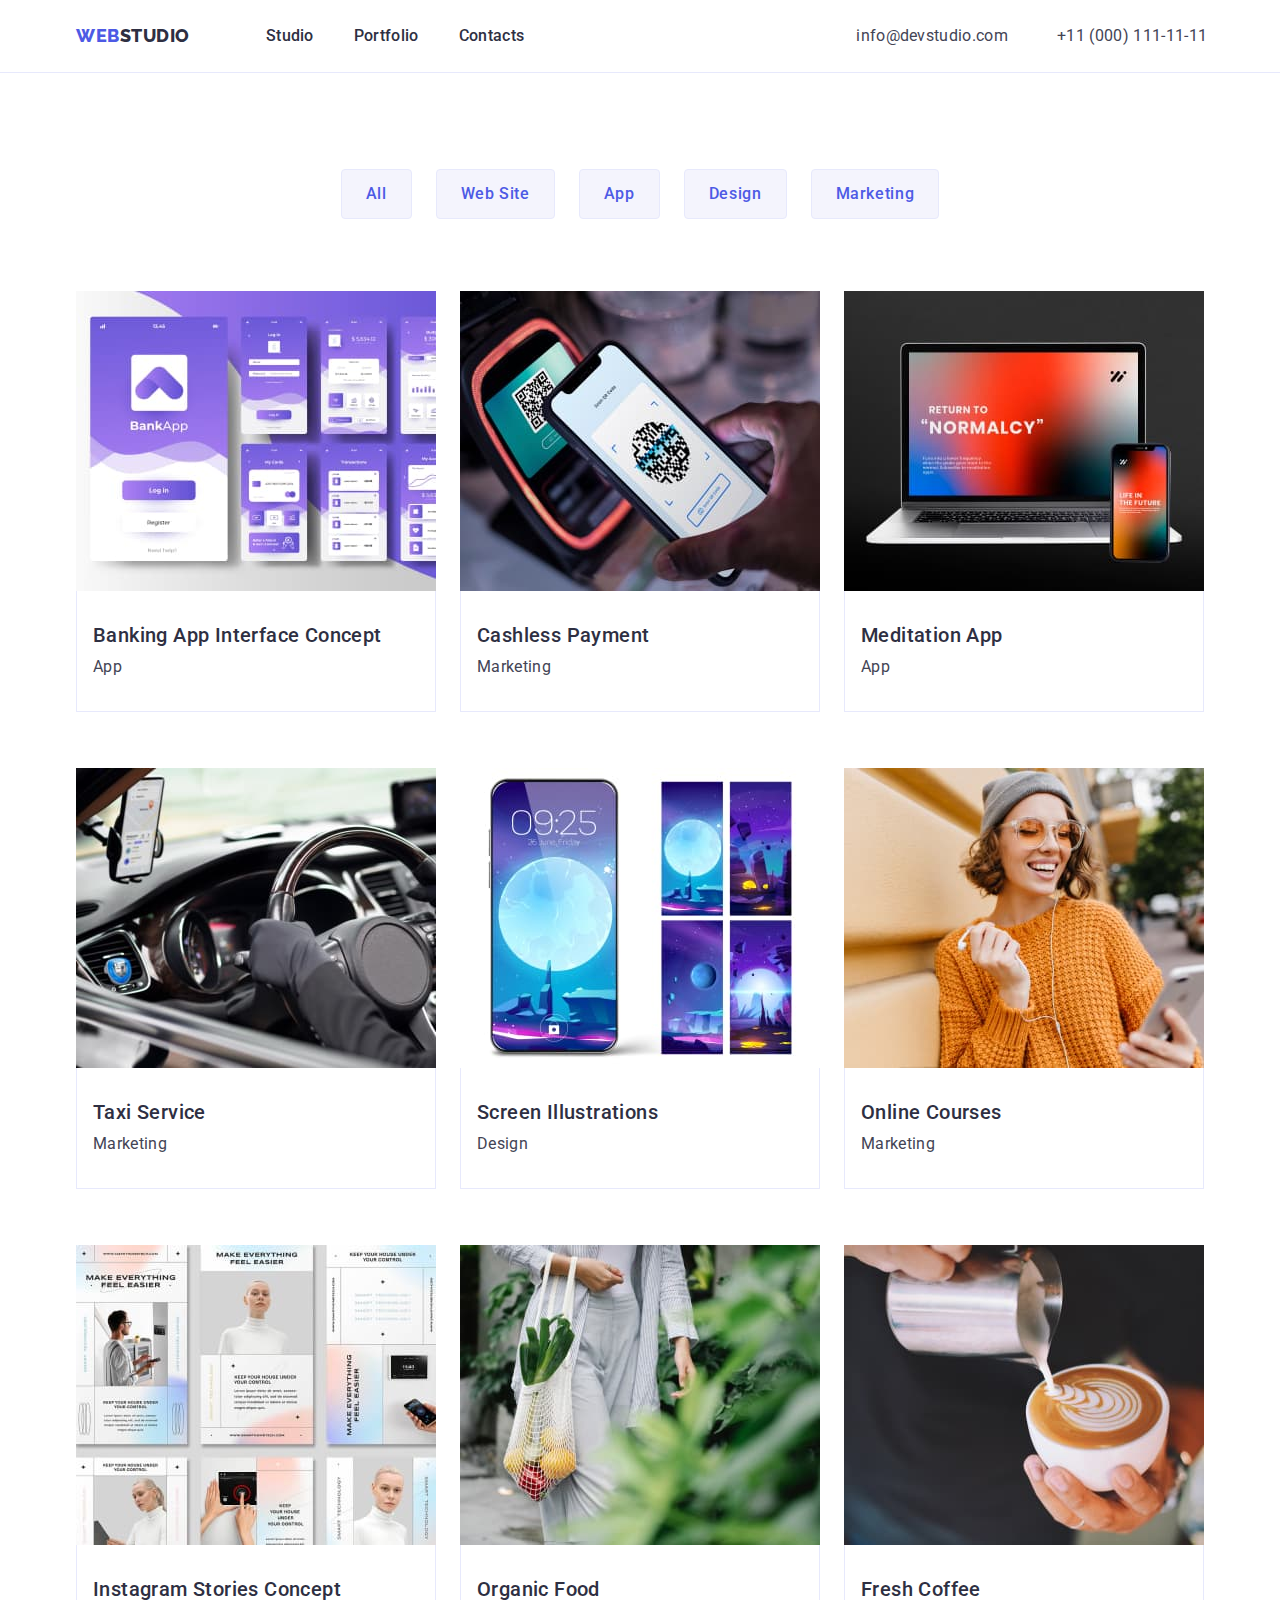
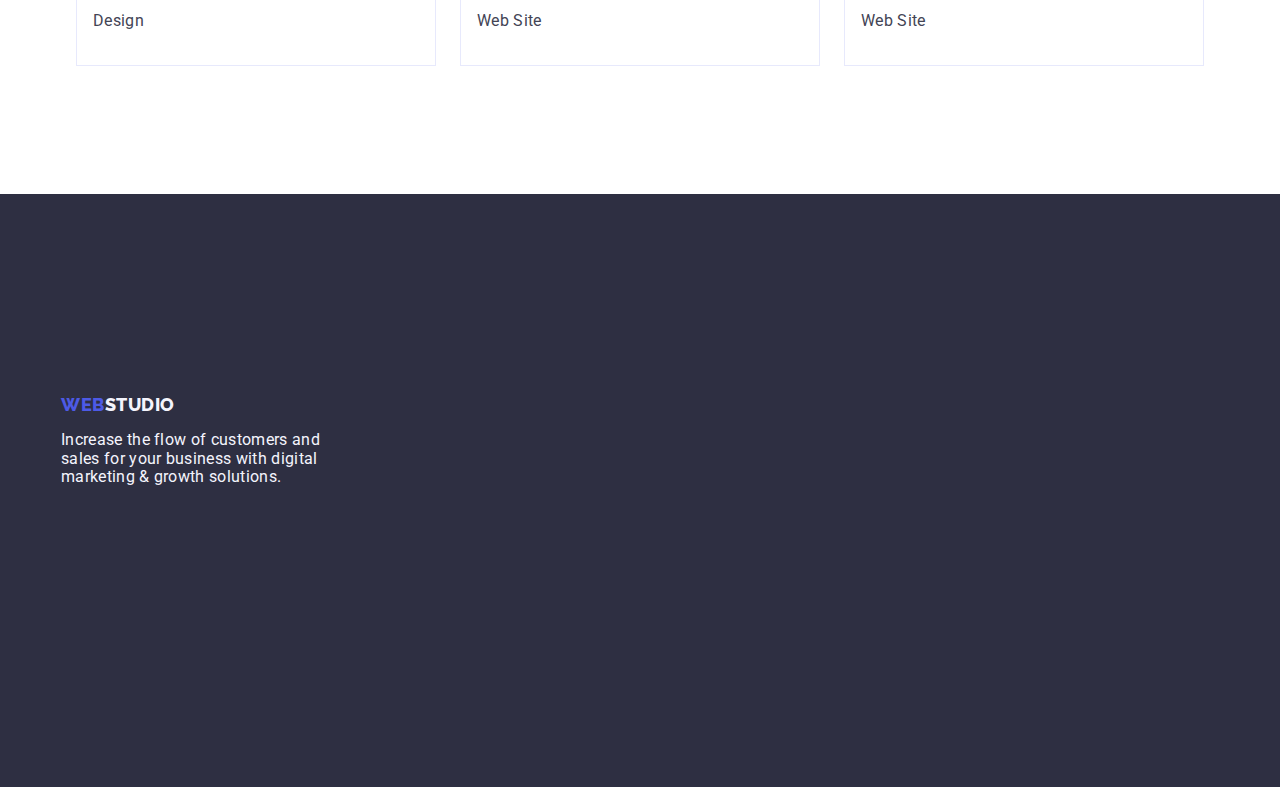
==== commit 8493772f: "past correction portfolio" ====
--- a/portfolio.html
+++ b/portfolio.html
@@ -102,7 +102,7 @@
                 </div>
               </a>
             </li>
-            <li>
+            <li class="gallary-item">
               <a class="link" href="">
                 <img
                   src="./images/project_card_2.jpg"
@@ -116,7 +116,7 @@
                 </div>
               </a>
             </li>
-            <li>
+            <li class="gallary-item">
               <a class="link" href="">
                 <img
                   src="./images/project_card_3.jpg"
@@ -130,7 +130,7 @@
                 </div>
               </a>
             </li>
-            <li>
+            <li class="gallary-item">
               <a class="link" href="">
                 <img
                   src="./images/project_card_4.jpg"
@@ -144,7 +144,7 @@
                 </div>
               </a>
             </li>
-            <li>
+            <li class="gallary-item">
               <a class="link" href="">
                 <img
                   src="./images/project_card_5.jpg"
@@ -158,7 +158,7 @@
                 </div>
               </a>
             </li>
-            <li>
+            <li class="gallary-item">
               <a class="link" href="">
                 <img
                   src="./images/project_card_6.jpg"
@@ -172,7 +172,7 @@
                 </div>
               </a>
             </li>
-            <li>
+            <li class="gallary-item">
               <a class="link" href="">
                 <img
                   src="./images/project_card_7.jpg"
@@ -181,27 +181,28 @@
                   height="300"
                 />
                 <div class="application">
-                  <h2 class="portfolio-title-items">Instagram Stories Concept</h2>
+                  <h2 class="portfolio-title-items">
+                    Instagram Stories Concept
+                  </h2>
                   <p class="sphere">Design</p>
                 </div>
               </a>
             </li>
-            <li>
-              <a class="link" href="">
-                
-                  <img
-                    src="./images/project_card_8.jpg"
-                    alt="organic vegetables"
-                    width="360"
-                    height="300"
-                  />
-                                     <div class="application">
-                      <h2 class="portfolio-title-items">Organic Food</h2>
-                      <p class="sphere">Web Site</p>
-                    </div>
-                             </a>
-            </li>
-            <li>
+            <li class="gallary-item">
+              <a class="link" href="">
+                <img
+                  src="./images/project_card_8.jpg"
+                  alt="organic vegetables"
+                  width="360"
+                  height="300"
+                />
+                <div class="application">
+                  <h2 class="portfolio-title-items">Organic Food</h2>
+                  <p class="sphere">Web Site</p>
+                </div>
+              </a>
+            </li>
+            <li class="gallary-item">
               <a class="link" href="">
                 <img
                   src="./images/project_card_9.jpg"
--- a/css/styles.css
+++ b/css/styles.css
@@ -202,6 +202,11 @@
 
 /*Second section*/
 
+.section-tools {
+  padding-top: 120px;
+  padding-bottom: 120px;
+}
+
 .name-section-tools {
   font-size: 36px;
   line-height: 1.11;
@@ -210,7 +215,20 @@
   text-transform: capitalize;
   color: var(--color-navy-blue-modal);
 }
-
+.tools-conteiner {
+  display: flex;
+  gap: 24px;
+}
+
+.tools {
+  font-size: 16px;
+  line-height: 1.5;
+  letter-spacing: 0.02em;
+}
+
+.tools-item {
+  width: calc((100%-3 * 24) / 4);
+}
 .tools-title-items {
   font-weight: 500;
   font-size: 20px;
@@ -220,25 +238,8 @@
   margin-bottom: 8px;
 }
 
-.tools {
-  font-size: 16px;
-  line-height: 1.5;
-  letter-spacing: 0.02em;
-}
-.section-tools {
-  padding-top: 120px;
-  padding-bottom: 120px;
-}
-
-.tools-conteiner {
-  display: flex;
-  gap: 24px;
-}
-.tools-item {
-  width: calc((100%-3 * 24) / 4);
-}
-
 /*Third section*/
+
 .our-work {
   padding-bottom: 120px;
 }
@@ -257,10 +258,20 @@
   background: var(--color-cloud);
   padding: 120px 0;
 }
+.team-conteiner {
+  display: flex;
+  gap: 24px;
+}
+
 .team-item {
   background-color: var(--color-white);
   border-radius: 0px 0px 4px 4px;
 }
+
+.team-wraper {
+  padding: 32px 16px;
+}
+
 .name-team-member {
   font-weight: 500;
   font-size: 20px;
@@ -275,13 +286,6 @@
   line-height: 1.5;
   text-align: center;
   letter-spacing: 0.02em;
-}
-.team-conteiner {
-  display: flex;
-  gap: 24px;
-}
-.team-wraper {
-  padding: 32px 16px;
 }
 
 /*Footer*/
@@ -295,6 +299,14 @@
   padding: 100px 0;
 }
 
+.footer-conteiner {
+  justify-content: flex-start;
+  padding: 100px 0;
+}
+
+.footer-logo {
+  margin-bottom: 16px;
+}
 .footer-logo {
   font-family: Raleway, sans-serif;
   font-style: normal;
@@ -312,18 +324,23 @@
   color: var(--color-cloud);
 }
 
-.footer-conteiner {
-  justify-content: flex-start;
-  padding: 100px 0;
-}
-.footer-logo {
-  margin-bottom: 16px;
-}
 .footer-text {
   width: 264px;
   padding-bottom: 100px;
 }
+
 /*Portfolio page*/
+
+.gallary {
+  padding: 96px 0 120px;
+}
+
+.gallary-button-conteiner {
+  display: flex;
+  justify-content: center;
+  gap: 24px;
+  margin-bottom: 72px;
+}
 
 .portfolio-button {
   font-family: "Roboto", sans-serif;
@@ -349,31 +366,6 @@
   border: 1px solid transparent;
 }
 
-.portfolio-title-items {
-  font-weight: 500;
-  font-size: 20px;
-  line-height: 1.2;
-  letter-spacing: 0.02em;
-  color: var(--color-navy-blue);
-}
-.sphere {
-  font-size: 16px;
-  line-height: 1.5;
-  letter-spacing: 0.02em;
-  color: var(--color-slate);
-}
-
-.gallary {
-  padding: 96px 0 120px;
-}
-
-.gallary-button-conteiner {
-  display: flex;
-  justify-content: center;
-  gap: 24px;
-  margin-bottom: 72px;
-}
-
 .gallary-conteiner {
   display: flex;
   flex-wrap: wrap;
@@ -391,3 +383,18 @@
   border-top: none;
   margin-bottom: 8px;
 }
+
+.portfolio-title-items {
+  font-weight: 500;
+  font-size: 20px;
+  line-height: 1.2;
+  letter-spacing: 0.02em;
+  color: var(--color-navy-blue);
+  margin-bottom: 8px;
+}
+.sphere {
+  font-size: 16px;
+  line-height: 1.5;
+  letter-spacing: 0.02em;
+  color: var(--color-slate);
+}
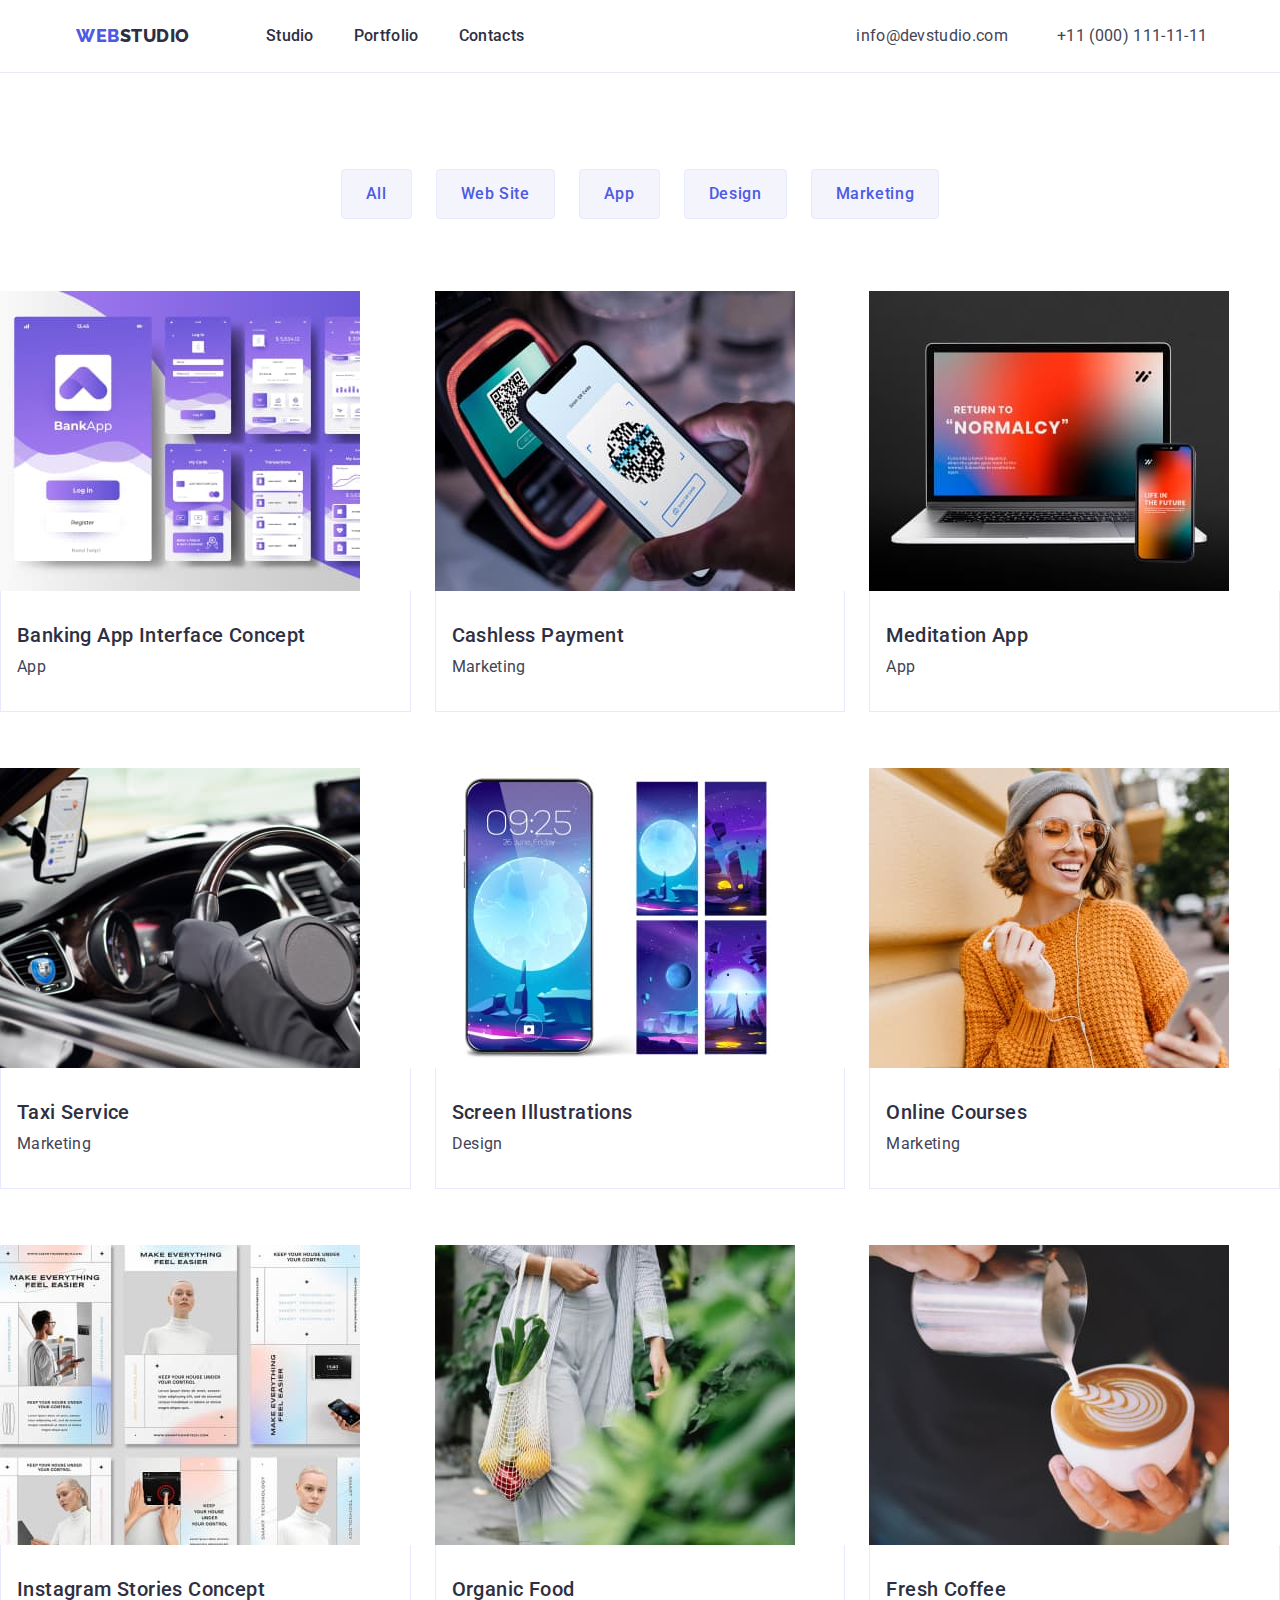
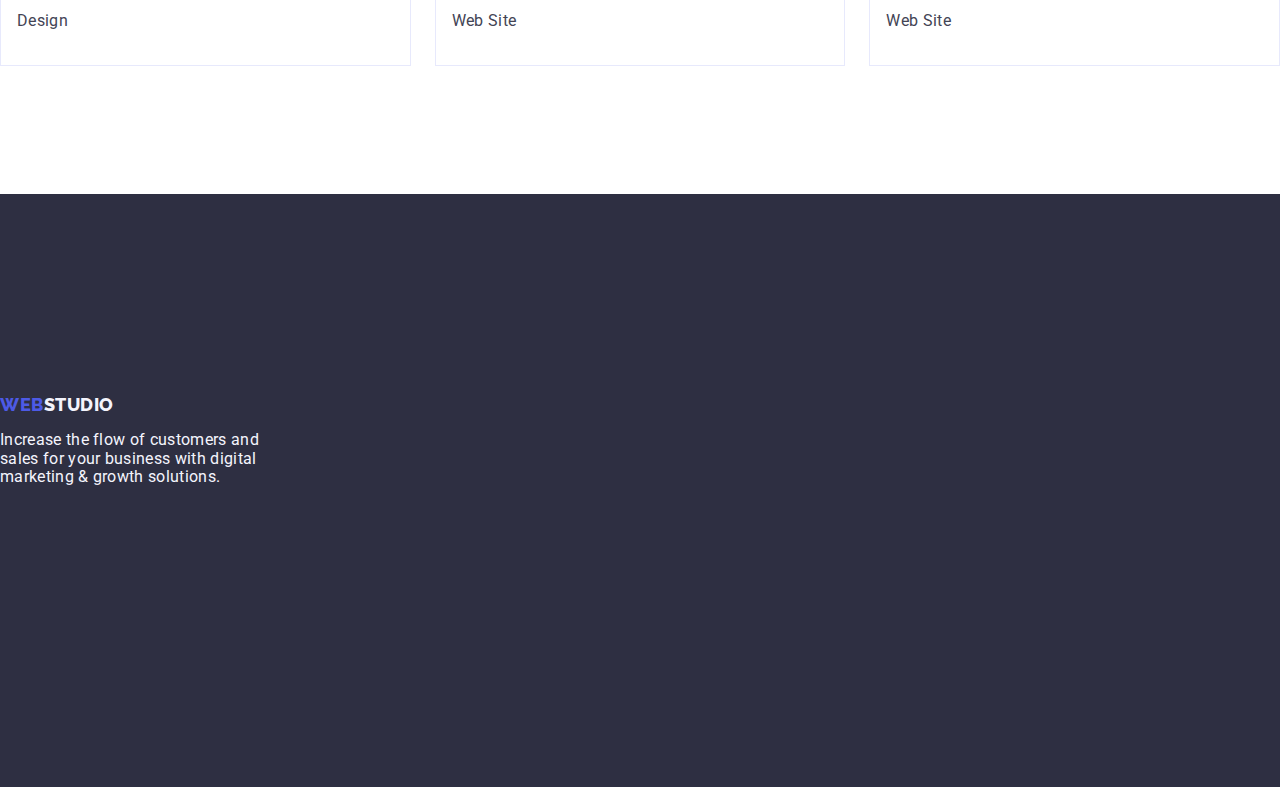
==== commit 8a57c83f: "Last correct" ====
--- a/portfolio.html
+++ b/portfolio.html
@@ -29,7 +29,7 @@
 
   <body>
     <header class="header">
-      <div class="conteiner header-conteiner">
+      <div class="container header-conteiner">
         <!--Navigation-->
         <nav class="navigation-conteiner">
           <!--Logo-->
--- a/css/styles.css
+++ b/css/styles.css
@@ -31,7 +31,7 @@
   margin-bottom: 72px;
 }
 
-.conteiner {
+.container {
   width: 1158px;
   margin-left: auto;
   margin-right: auto;
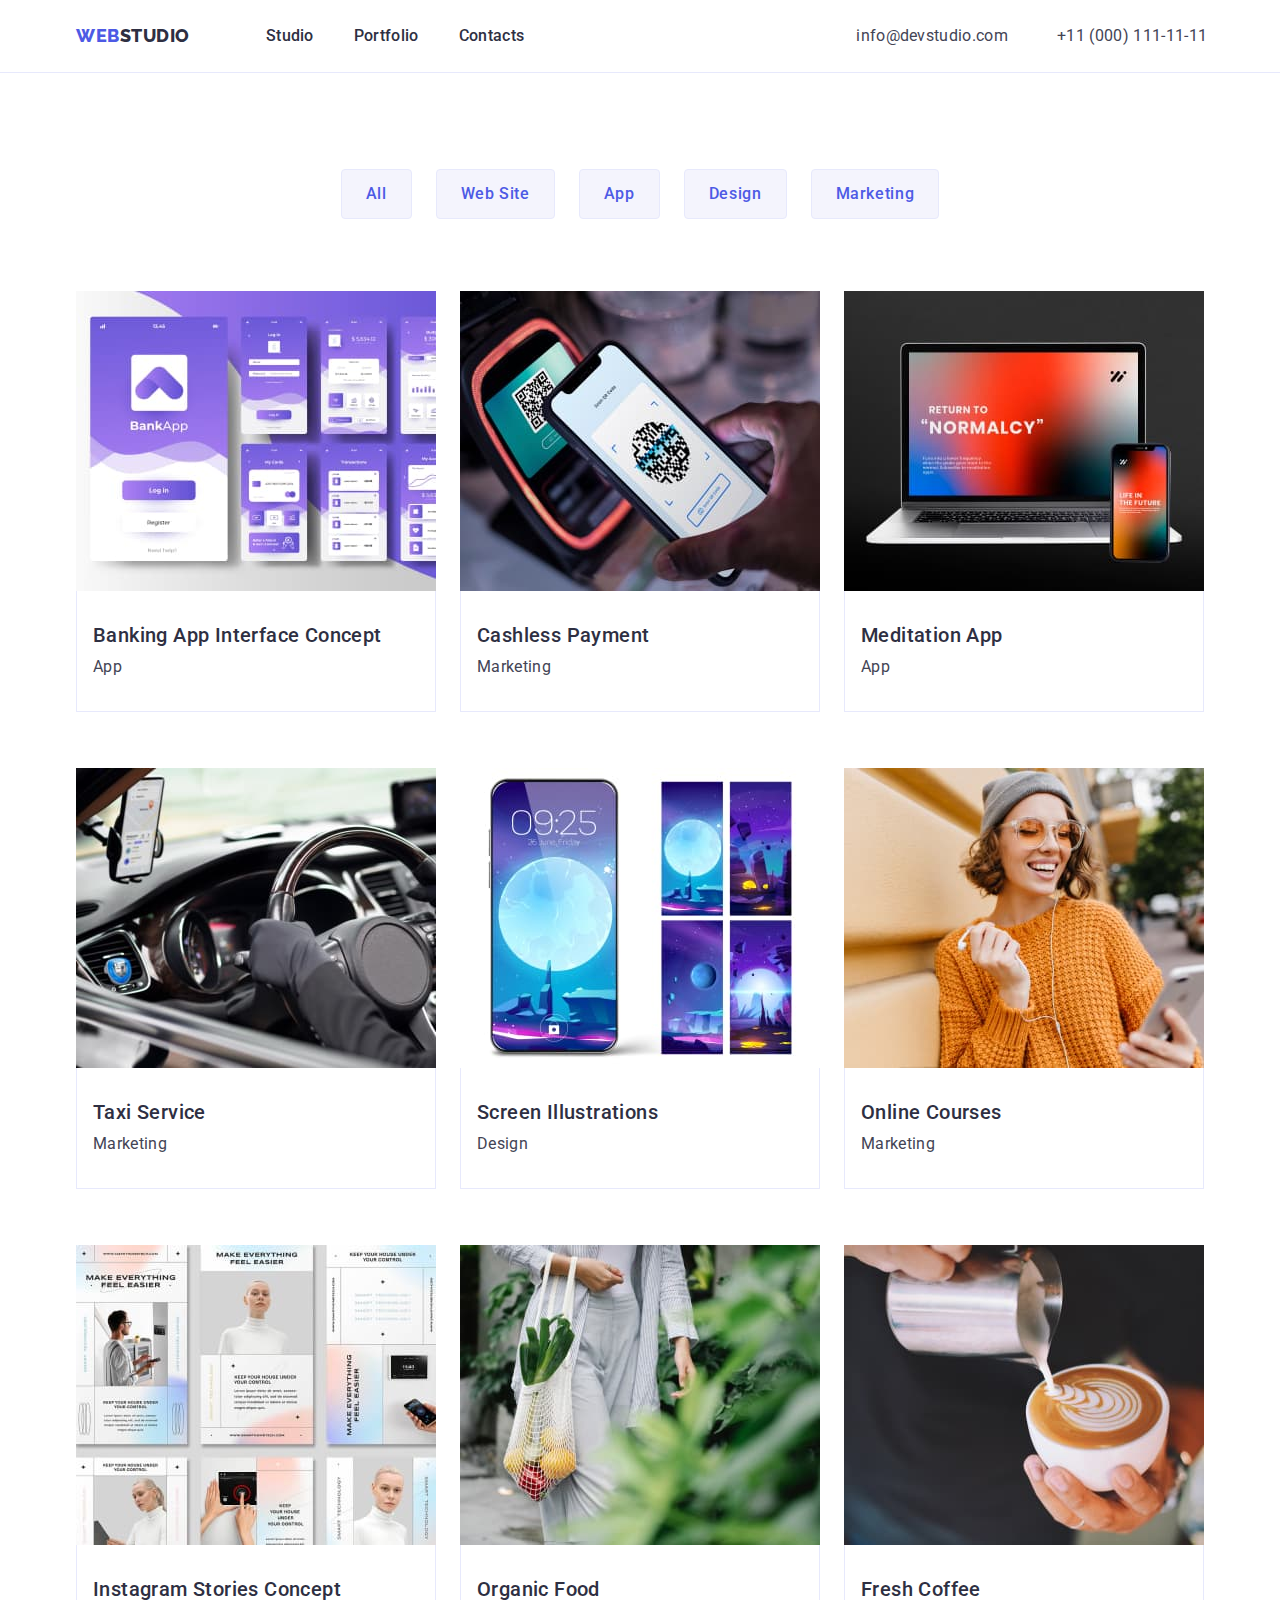
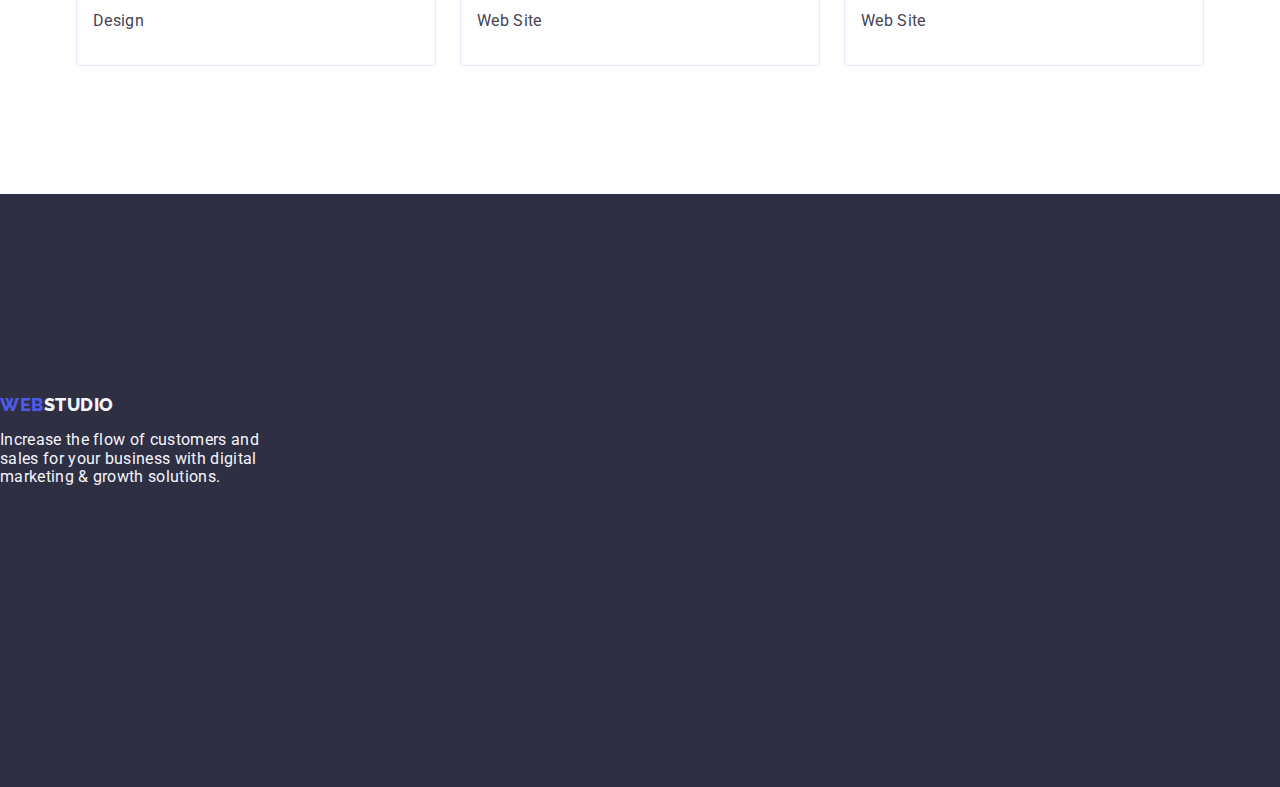
==== commit 129f24cc: "finish hw-03" ====
--- a/portfolio.html
+++ b/portfolio.html
@@ -70,7 +70,7 @@
     <!--Main-->
     <main>
       <section class="gallary">
-        <div class="conteiner">
+        <div class="container">
           <h1 hidden>All projects</h1>
           <ul class="gallary-button-conteiner list">
             <li><button class="portfolio-button" type="button">All</button></li>
--- a/css/styles.css
+++ b/css/styles.css
@@ -374,7 +374,7 @@
 }
 
 .gallary-item {
-  width: calc((100% - 48px) / 3);
+  width: calc((100%-48px) / 3);
 }
 
 .application {
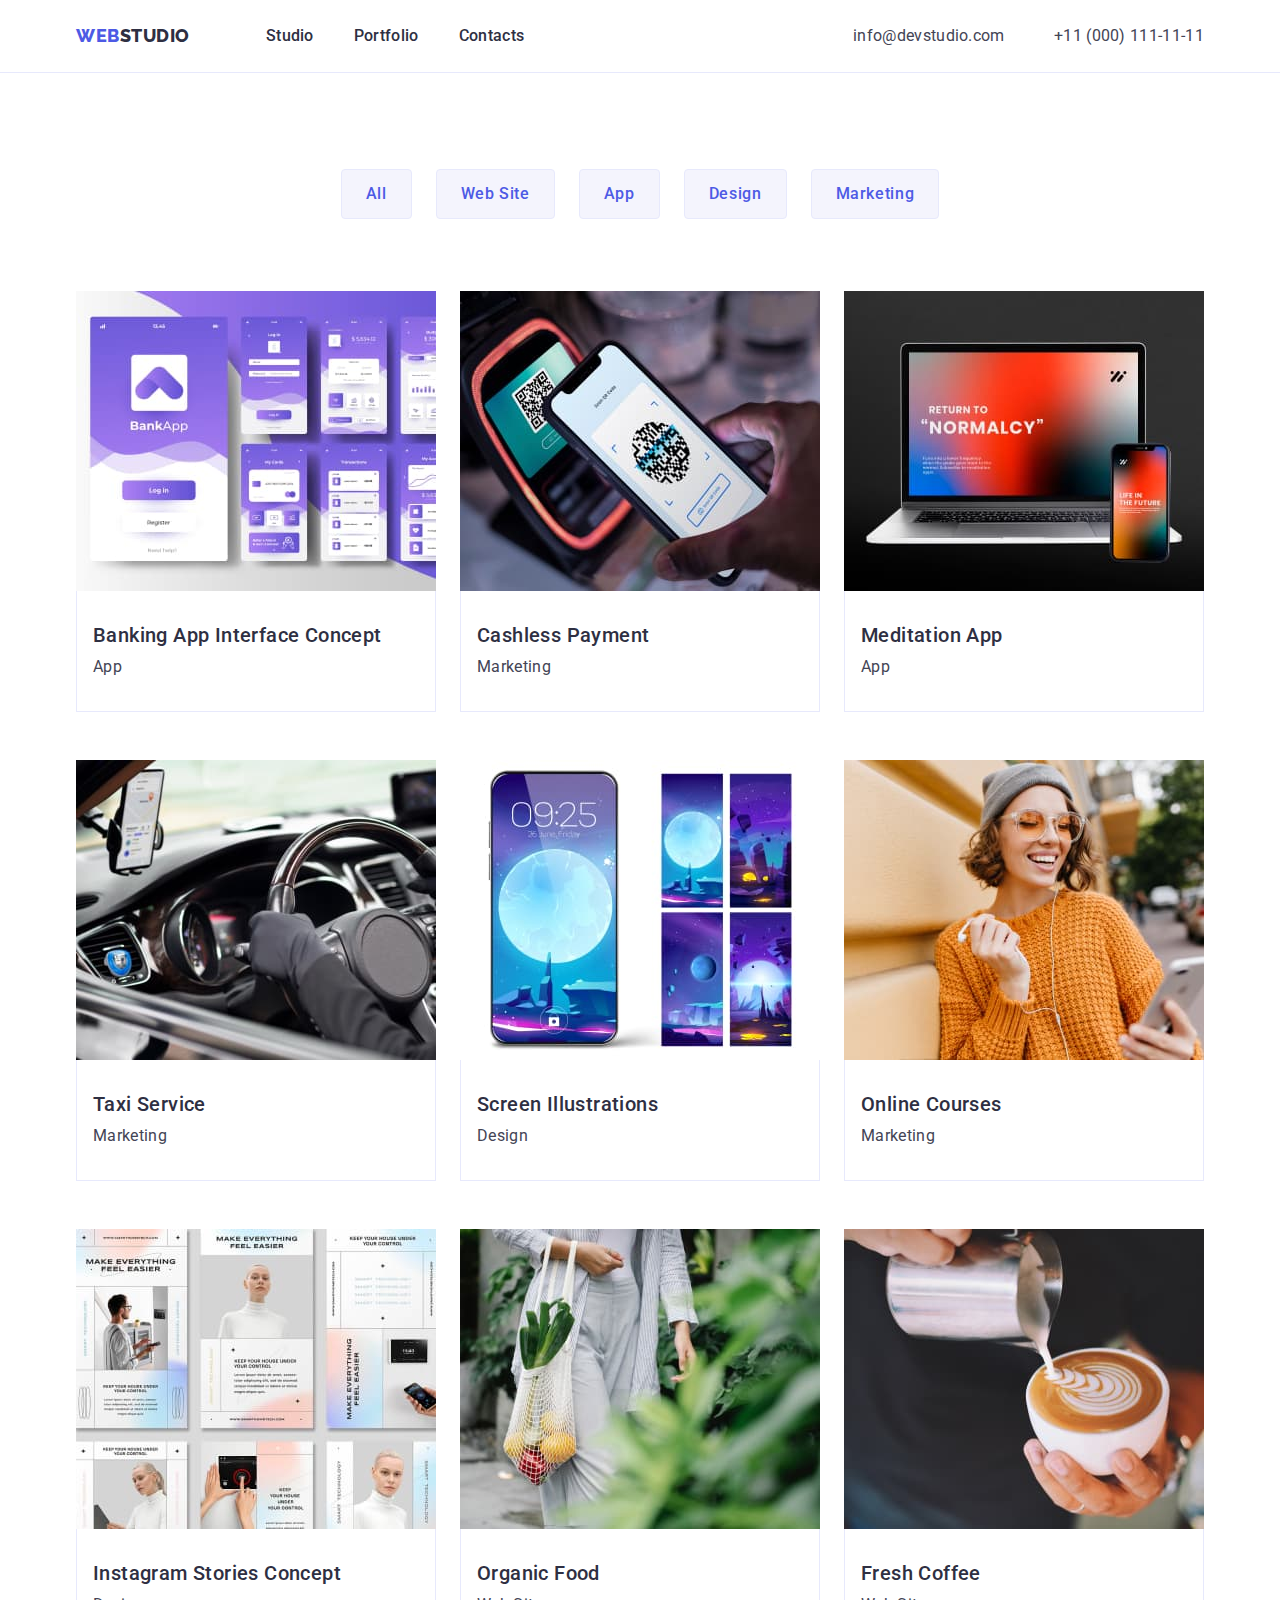
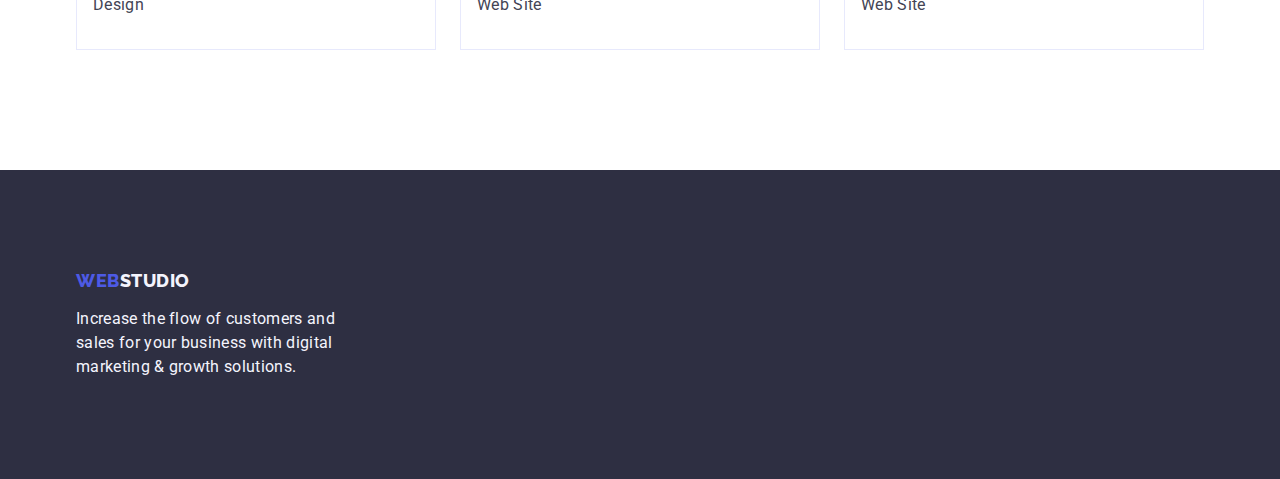
==== commit e94ede70: "mentor fix" ====
--- a/portfolio.html
+++ b/portfolio.html
@@ -71,7 +71,7 @@
     <main>
       <section class="gallary">
         <div class="container">
-          <h1 hidden>All projects</h1>
+          <h1 class="visually-hidden">All projects</h1>
           <ul class="gallary-button-conteiner list">
             <li><button class="portfolio-button" type="button">All</button></li>
             <li>
@@ -223,7 +223,7 @@
 
     <!--Footer-->
     <footer class="footer">
-      <div class="footer-conteiner conteiner">
+      <div class="footer-conteiner container">
         <!--Logo-->
         <a class="footer-logo link" href="./index.html"
           >Web<span class="second-color-footer-logo">Studio</span></a
--- a/css/styles.css
+++ b/css/styles.css
@@ -21,6 +21,20 @@
   background-color: var(--color-white);
 }
 
+.visually-hidden {
+  position: absolute;
+  width: 1px;
+  height: 1px;
+  margin: -1px;
+  border: 0;
+  padding: 0;
+
+  white-space: nowrap;
+  clip-path: inset(100%);
+  clip: rect(0 0 0 0);
+  overflow: hidden;
+}
+
 .name-section {
   font-size: 36px;
   line-height: 1.11;
@@ -95,6 +109,7 @@
 }
 
 .header-link {
+  display: block;
   font-weight: 500;
   font-size: 16px;
   line-height: 1.5;
@@ -110,6 +125,7 @@
 
 .adress {
   font-style: normal;
+  margin-left: auto;
 }
 
 .adress-link {
@@ -138,9 +154,6 @@
 .navigation-list-conteiner {
   display: flex;
   gap: 40px;
-  margin-top: 24px;
-  margin-bottom: 24px;
-  margin-right: 332px;
 }
 .address-conteiner {
   display: flex;
@@ -168,10 +181,10 @@
   text-align: center;
   letter-spacing: 0.02em;
   color: var(--color-white);
-  display: inline-block;
   justify-content: center;
   max-width: 496px;
-  margin-left: 312px;
+  margin-left: auto;
+  margin-right: auto;
 }
 
 .order-service {
@@ -191,8 +204,9 @@
   padding: 16px 32px;
   border: none;
   border-radius: 4px;
-  margin-left: 500px;
-  margin-top: 64px;
+  margin-left: auto;
+  margin-right: auto;
+  margin-top: 48px;
 }
 
 .order-service:hover,
@@ -227,7 +241,7 @@
 }
 
 .tools-item {
-  width: calc((100%-3 * 24) / 4);
+  width: calc((100%-3 * 24px) / 4);
 }
 .tools-title-items {
   font-weight: 500;
@@ -249,7 +263,7 @@
   gap: 24px;
 }
 .item-work {
-  width: calc((100%-3 * 16) / 3);
+  width: calc((100%-3 * 16px) / 3);
 }
 
 /*Fourth section*/
@@ -266,6 +280,7 @@
 .team-item {
   background-color: var(--color-white);
   border-radius: 0px 0px 4px 4px;
+  width: calc((100%-3 * 24px) / 4);
 }
 
 .team-wraper {
@@ -301,7 +316,6 @@
 
 .footer-conteiner {
   justify-content: flex-start;
-  padding: 100px 0;
 }
 
 .footer-logo {
@@ -326,7 +340,7 @@
 
 .footer-text {
   width: 264px;
-  padding-bottom: 100px;
+  line-height: 24px;
 }
 
 /*Portfolio page*/
@@ -374,14 +388,13 @@
 }
 
 .gallary-item {
-  width: calc((100%-48px) / 3);
+  width: calc((100% - 48px) / 3);
 }
 
 .application {
   padding: 32px 16px;
   border: 1px solid var(--color-cornflower);
   border-top: none;
-  margin-bottom: 8px;
 }
 
 .portfolio-title-items {
